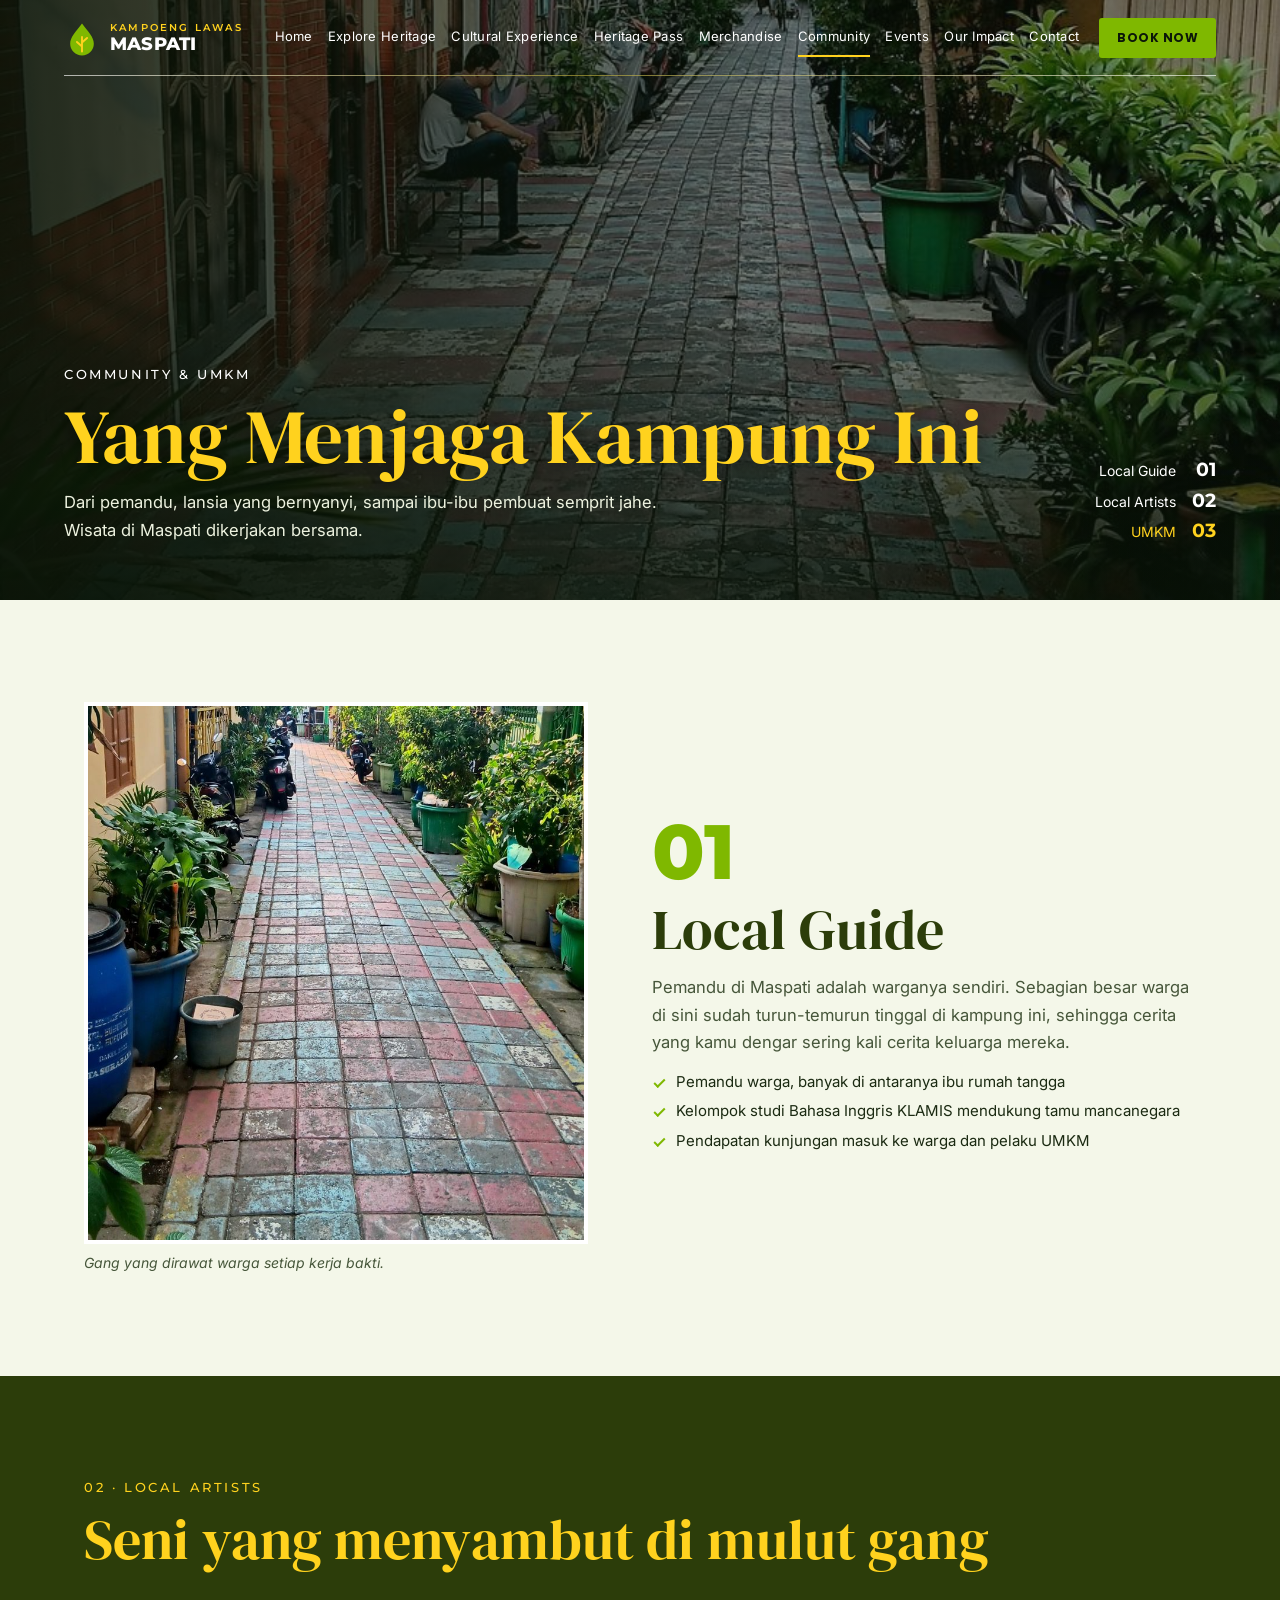
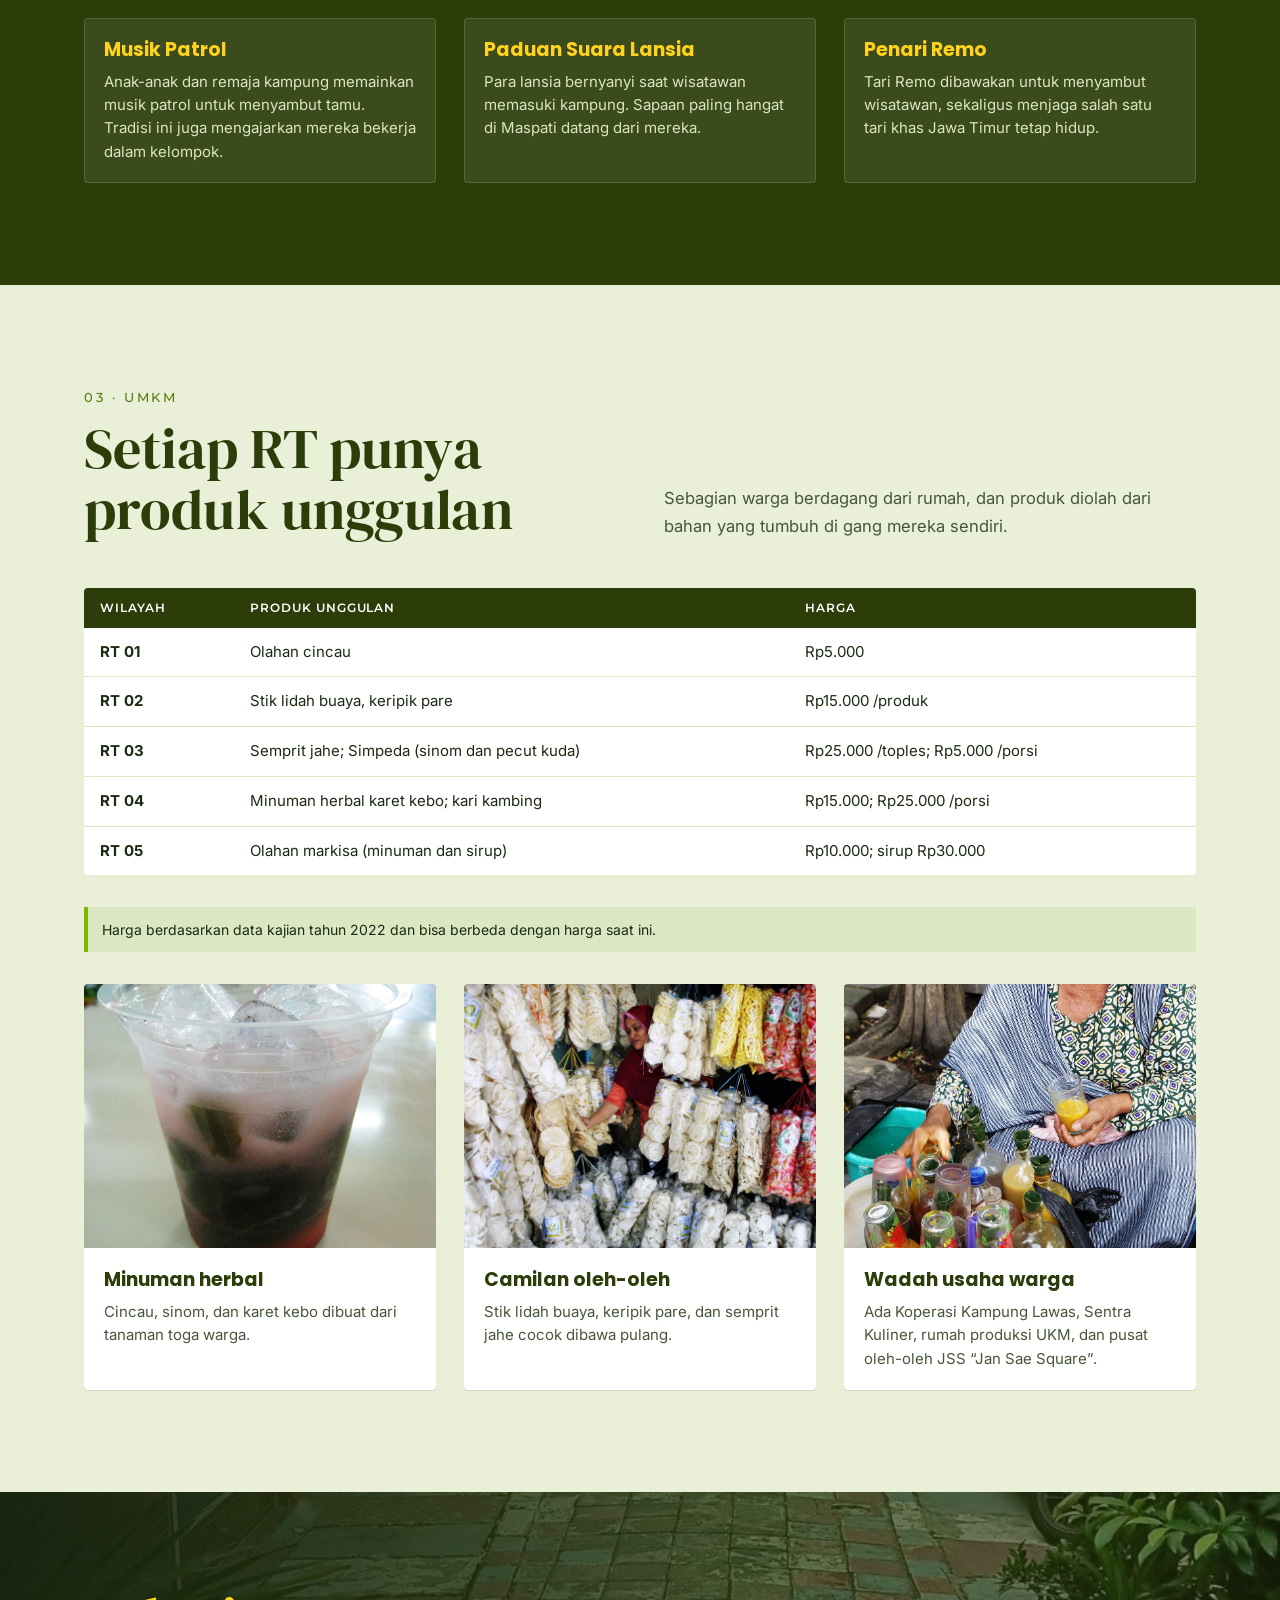
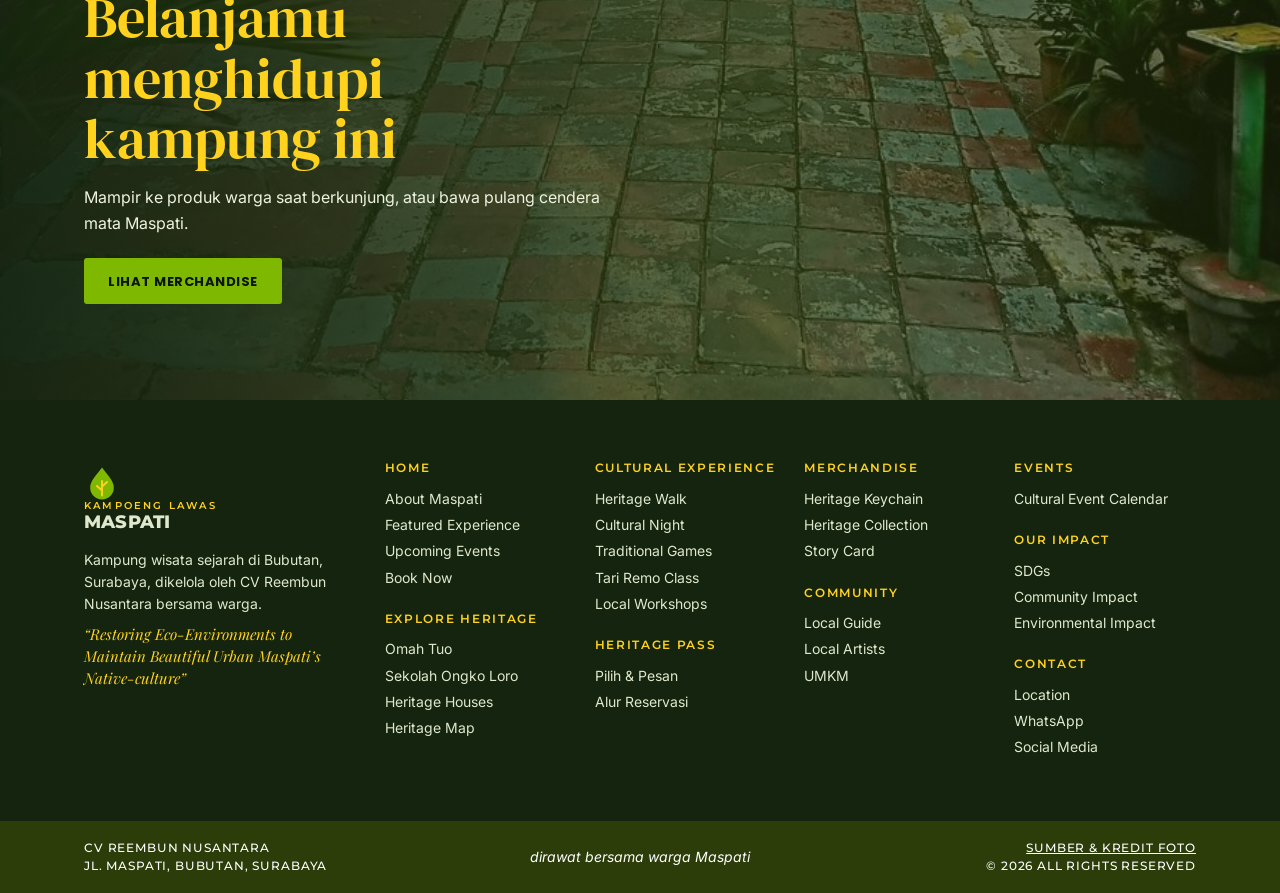
==== community.html @ 23a70f5b "Add Kampoeng Lawas Maspati website Static multi-page site for CV Reembun Nusantara with heritage map" ====
<!doctype html>
<html lang="id">
<head>
<meta charset="utf-8">
<meta name="viewport" content="width=device-width, initial-scale=1">
<title>Community & UMKM | Kampoeng Lawas Maspati</title>
<meta name="description" content="Pemandu warga, seniman lokal, dan produk UMKM unggulan setiap RT di Kampung Lawas Maspati.">
<link rel="icon" href="assets/favicon.svg" type="image/svg+xml">
<link rel="preconnect" href="https://fonts.googleapis.com">
<link rel="preconnect" href="https://fonts.gstatic.com" crossorigin>
<link href="https://fonts.googleapis.com/css2?family=DM+Serif+Display&family=Inter:ital,wght@0,400;0,600;1,400;1,500&family=Montserrat:wght@400;500;600;700;800&family=Playfair+Display:ital,wght@1,500&family=Poppins:wght@600;700;800&display=swap" rel="stylesheet">
<link rel="stylesheet" href="css/style.css">
<script>document.documentElement.classList.add("js")</script>
</head>
<body>
<a class="skip" href="#isi">Lewati ke isi</a>
<header class="site-header">
  <div class="header-in">
    <a class="brand" href="index.html" aria-label="Kampoeng Lawas Maspati, beranda"><svg viewBox="0 0 64 64" aria-hidden="true"><path d="M32 6C21 21 11 30 11 42a21 21 0 0 0 42 0C53 30 43 21 32 6Z" fill="#7fb800"/><path d="M32 56V30m0 10 9-8m-9 15-9-8" fill="none" stroke="#ffd21e" stroke-width="3.4" stroke-linecap="round"/></svg><span><small>Kampoeng Lawas</small><b>Maspati</b></span></a>
    <button class="burger" type="button" aria-label="Buka menu" aria-expanded="false" aria-controls="nav"><span></span><span></span><span></span></button>
    <nav class="nav" id="nav" aria-label="Menu utama">
      <ul class="nav-list">
        <li class="nav-item"><a class="nav-link" href="index.html">Home</a>
          <ul class="sub"><li><a href="index.html#about">About Maspati</a></li><li><a href="index.html#featured">Featured Experience</a></li><li><a href="index.html#upcoming">Upcoming Events</a></li><li><a href="index.html#book">Book Now</a></li></ul></li>
        <li class="nav-item"><a class="nav-link" href="explore.html">Explore Heritage</a>
          <ul class="sub"><li><a href="explore.html#omah-tuo">Omah Tuo</a></li><li><a href="explore.html#ongko-loro">Sekolah Ongko Loro</a></li><li><a href="explore.html#houses">Heritage Houses</a></li><li><a href="explore.html#map">Heritage Map</a></li></ul></li>
        <li class="nav-item"><a class="nav-link" href="experience.html">Cultural Experience</a>
          <ul class="sub"><li><a href="experience.html#walk">Heritage Walk</a></li><li><a href="experience.html#night">Cultural Night</a></li><li><a href="experience.html#games">Traditional Games</a></li><li><a href="experience.html#remo">Tari Remo Class</a></li><li><a href="experience.html#workshops">Local Workshops</a></li></ul></li>
        <li class="nav-item"><a class="nav-link" href="pass.html">Heritage Pass</a>
          <ul class="sub"><li><a href="pass.html#booking">Pilih & Pesan</a></li><li><a href="pass.html#alur">Alur Reservasi</a></li></ul></li>
        <li class="nav-item"><a class="nav-link" href="merchandise.html">Merchandise</a>
          <ul class="sub"><li><a href="merchandise.html#keychain">Heritage Keychain</a></li><li><a href="merchandise.html#collection">Heritage Collection</a></li><li><a href="merchandise.html#story">Story Card</a></li></ul></li>
        <li class="nav-item"><a class="nav-link" href="community.html" aria-current="page">Community</a>
          <ul class="sub"><li><a href="community.html#guide">Local Guide</a></li><li><a href="community.html#artists">Local Artists</a></li><li><a href="community.html#umkm">UMKM</a></li></ul></li>
        <li class="nav-item"><a class="nav-link" href="events.html">Events</a>
          <ul class="sub"><li><a href="events.html#calendar">Cultural Event Calendar</a></li></ul></li>
        <li class="nav-item"><a class="nav-link" href="impact.html">Our Impact</a>
          <ul class="sub"><li><a href="impact.html#sdgs">SDGs</a></li><li><a href="impact.html#community">Community Impact</a></li><li><a href="impact.html#environment">Environmental Impact</a></li></ul></li>
        <li class="nav-item"><a class="nav-link" href="contact.html">Contact</a>
          <ul class="sub"><li><a href="contact.html#location">Location</a></li><li><a href="contact.html#whatsapp">WhatsApp</a></li><li><a href="contact.html#social">Social Media</a></li></ul></li>
      </ul>
    </nav>
    <a class="btn btn--lime header-cta" href="pass.html">Book Now</a>
  </div>
</header>
<main id="isi">
<section class="phero">
  <img src="assets/img/maspati-2.jpg" alt="" style="object-position:50% 55%">
  <div class="wrap phero-in">
    <div>
      <p class="eyebrow">Community &amp; UMKM</p>
      <h1>Yang Menjaga Kampung Ini</h1>
      <p class="lead">Dari pemandu, lansia yang bernyanyi, sampai ibu-ibu pembuat semprit jahe. Wisata di Maspati dikerjakan bersama.</p>
    </div>
    <nav class="pidx" aria-label="Isi halaman"><a href="#guide"><span>Local Guide</span><b>01</b></a><a href="#artists"><span>Local Artists</span><b>02</b></a><a href="#umkm"><span>UMKM</span><b>03</b></a></nav>
  </div>
</section>

<section class="sec sec--light" id="guide"><div class="wrap feature">
  <figure class="feature-img reveal"><img src="assets/img/maspati-1.jpg" alt="Gang Maspati yang teduh" loading="lazy" style="object-position:50% 75%"><figcaption>Gang yang dirawat warga setiap kerja bakti.</figcaption></figure>
  <div class="feature-txt reveal">
    <span class="feature-num">01</span>
    <h2 class="title">Local Guide</h2>
    <p class="lead">Pemandu di Maspati adalah warganya sendiri. Sebagian besar warga di sini sudah turun-temurun tinggal di kampung ini, sehingga cerita yang kamu dengar sering kali cerita keluarga mereka.</p>
    <ul class="check"><li>Pemandu warga, banyak di antaranya ibu rumah tangga</li><li>Kelompok studi Bahasa Inggris KLAMIS mendukung tamu mancanegara</li><li>Pendapatan kunjungan masuk ke warga dan pelaku UMKM</li></ul>
  </div>
</div></section>

<section class="sec sec--moss" id="artists"><div class="wrap">
  <div class="sec-head">
  <p class="eyebrow">02 · Local artists</p>
  <h2 class="title">Seni yang menyambut di mulut gang</h2>
  
</div>
  <div class="grid-3">
    <article class="card reveal"><div class="bd"><h3>Musik Patrol</h3><p>Anak-anak dan remaja kampung memainkan musik patrol untuk menyambut tamu. Tradisi ini juga mengajarkan mereka bekerja dalam kelompok.</p></div></article>
    <article class="card reveal"><div class="bd"><h3>Paduan Suara Lansia</h3><p>Para lansia bernyanyi saat wisatawan memasuki kampung. Sapaan paling hangat di Maspati datang dari mereka.</p></div></article>
    <article class="card reveal"><div class="bd"><h3>Penari Remo</h3><p>Tari Remo dibawakan untuk menyambut wisatawan, sekaligus menjaga salah satu tari khas Jawa Timur tetap hidup.</p></div></article>
  </div>
</div></section>

<section class="sec sec--sage" id="umkm"><div class="wrap">
  <div class="sec-head sec-head--split">
  <p class="eyebrow">03 · UMKM</p>
  <h2 class="title">Setiap RT punya produk unggulan</h2>
  <p class="lead">Sebagian warga berdagang dari rumah, dan produk diolah dari bahan yang tumbuh di gang mereka sendiri.</p>
</div>
  <div class="table-wrap reveal"><table>
    <thead><tr><th scope="col">Wilayah</th><th scope="col">Produk unggulan</th><th scope="col">Harga</th></tr></thead>
    <tbody><tr><td><b>RT 01</b></td><td>Olahan cincau</td><td>Rp5.000</td></tr><tr><td><b>RT 02</b></td><td>Stik lidah buaya, keripik pare</td><td>Rp15.000 /produk</td></tr><tr><td><b>RT 03</b></td><td>Semprit jahe; Simpeda (sinom dan pecut kuda)</td><td>Rp25.000 /toples; Rp5.000 /porsi</td></tr><tr><td><b>RT 04</b></td><td>Minuman herbal karet kebo; kari kambing</td><td>Rp15.000; Rp25.000 /porsi</td></tr><tr><td><b>RT 05</b></td><td>Olahan markisa (minuman dan sirup)</td><td>Rp10.000; sirup Rp30.000</td></tr></tbody>
  </table></div>
  <p class="note mt">Harga berdasarkan data kajian tahun 2022 dan bisa berbeda dengan harga saat ini.</p>
  <div class="grid-3 mt">
    <article class="card reveal"><div class="ph"><img src="assets/img/cincau.jpg" alt="Es cincau dalam gelas plastik" loading="lazy" style="object-position:50% 60%"></div><div class="bd"><h3>Minuman herbal</h3><p>Cincau, sinom, dan karet kebo dibuat dari tanaman toga warga.</p></div></article>
    <article class="card reveal"><div class="ph"><img src="assets/img/kerupuk.jpg" alt="Aneka kerupuk di toko oleh-oleh" loading="lazy"></div><div class="bd"><h3>Camilan oleh-oleh</h3><p>Stik lidah buaya, keripik pare, dan semprit jahe cocok dibawa pulang.</p></div></article>
    <article class="card reveal"><div class="ph"><img src="assets/img/jamu.jpg" alt="Penjual jamu dengan botol-botol warna-warni" loading="lazy" style="object-position:50% 72%"></div><div class="bd"><h3>Wadah usaha warga</h3><p>Ada Koperasi Kampung Lawas, Sentra Kuliner, rumah produksi UKM, dan pusat oleh-oleh JSS “Jan Sae Square”.</p></div></article>
  </div>
</div></section>

<section class="cta">
  <img src="assets/img/maspati-2.jpg" alt="" loading="lazy">
  <div class="wrap reveal">
    <h2 class="title">Belanjamu menghidupi kampung ini</h2>
    <p>Mampir ke produk warga saat berkunjung, atau bawa pulang cendera mata Maspati.</p>
    <a class="btn btn--lime" href="merchandise.html">Lihat merchandise</a>
  </div>
</section>
</main>
<footer>
  <div class="foot-map"><div class="wrap foot-grid">
    <div class="foot-brand">
      <a class="brand" href="index.html" aria-label="Beranda"><svg viewBox="0 0 64 64" aria-hidden="true"><path d="M32 6C21 21 11 30 11 42a21 21 0 0 0 42 0C53 30 43 21 32 6Z" fill="#7fb800"/><path d="M32 56V30m0 10 9-8m-9 15-9-8" fill="none" stroke="#ffd21e" stroke-width="3.4" stroke-linecap="round"/></svg><span><small>Kampoeng Lawas</small><b>Maspati</b></span></a>
      <p>Kampung wisata sejarah di Bubutan, Surabaya, dikelola oleh CV Reembun Nusantara bersama warga.</p>
      <em>“Restoring Eco-Environments to Maintain Beautiful Urban Maspati’s Native-culture”</em>
    </div>
    <div><h2>Home</h2><a href="index.html#about">About Maspati</a><a href="index.html#featured">Featured Experience</a><a href="index.html#upcoming">Upcoming Events</a><a href="index.html#book">Book Now</a><h2>Explore Heritage</h2><a href="explore.html#omah-tuo">Omah Tuo</a><a href="explore.html#ongko-loro">Sekolah Ongko Loro</a><a href="explore.html#houses">Heritage Houses</a><a href="explore.html#map">Heritage Map</a></div>
    <div><h2>Cultural Experience</h2><a href="experience.html#walk">Heritage Walk</a><a href="experience.html#night">Cultural Night</a><a href="experience.html#games">Traditional Games</a><a href="experience.html#remo">Tari Remo Class</a><a href="experience.html#workshops">Local Workshops</a><h2>Heritage Pass</h2><a href="pass.html#booking">Pilih & Pesan</a><a href="pass.html#alur">Alur Reservasi</a></div>
    <div><h2>Merchandise</h2><a href="merchandise.html#keychain">Heritage Keychain</a><a href="merchandise.html#collection">Heritage Collection</a><a href="merchandise.html#story">Story Card</a><h2>Community</h2><a href="community.html#guide">Local Guide</a><a href="community.html#artists">Local Artists</a><a href="community.html#umkm">UMKM</a></div>
    <div><h2>Events</h2><a href="events.html#calendar">Cultural Event Calendar</a><h2>Our Impact</h2><a href="impact.html#sdgs">SDGs</a><a href="impact.html#community">Community Impact</a><a href="impact.html#environment">Environmental Impact</a><h2>Contact</h2><a href="contact.html#location">Location</a><a href="contact.html#whatsapp">WhatsApp</a><a href="contact.html#social">Social Media</a></div>
  </div></div>
  <div class="foot-bar"><div class="wrap">
    <p>CV REEMBUN NUSANTARA<br>JL. MASPATI, BUBUTAN, SURABAYA</p>
    <p>dirawat bersama warga Maspati</p>
    <p><a href="credits.html">SUMBER &amp; KREDIT FOTO</a><br>© 2026 ALL RIGHTS RESERVED</p>
  </div></div>
</footer>
<script src="js/config.js"></script>
<script src="js/main.js"></script>
</body>
</html>
---- css/style.css ----
/* ==========================================================
   Kampoeng Lawas Maspati — CV Reembun Nusantara
   Palet hijau tua–muda, aksen kuning dari referensi desain.
   Font: DM Serif Display (judul), Montserrat (label),
   Poppins (subjudul), Inter (isi), Playfair Display (italik).
   ========================================================== */
:root{
  --forest-950:#0b1609; --forest-900:#14240e; --moss-800:#2c3d0a; --olive-700:#4a5c0e;
  --leaf-600:#5a7a10; --lime-500:#7fb800; --lime-300:#b5d65a; --sage-200:#dbe6c2;
  --sage-100:#eaf0d8; --sage-50:#f4f7e9; --gold:#ffd21e; --white:#fff;
  --ink:#1b2a12; --ink-soft:#46563a;
  --serif:"DM Serif Display",Georgia,serif; --label:"Montserrat",Arial,sans-serif;
  --head:"Poppins",Arial,sans-serif; --body:"Inter",Arial,sans-serif;
  --italic:"Playfair Display",Georgia,serif;
  --gutter:clamp(16px,5vw,72px); --wrap:1240px; --header:76px;
}
*,*::before,*::after{box-sizing:border-box}
html{scroll-behavior:smooth;scroll-padding-top:calc(var(--header) + 16px);-webkit-text-size-adjust:100%}
body{margin:0;background:var(--forest-950);color:var(--ink);font:400 16px/1.65 var(--body);overflow-x:hidden}
[hidden]{display:none!important}
img,svg{display:block;max-width:100%}
img{height:auto}
a{color:inherit}
h1,h2,h3,h4,p,ul,ol,figure{margin:0}
ul,ol{padding:0;list-style:none}
button,input,select,textarea{font:inherit;color:inherit}
button{cursor:pointer}
:focus-visible{outline:3px solid var(--gold);outline-offset:3px}
.skip{position:fixed;left:16px;top:-60px;z-index:200;background:var(--gold);color:var(--ink);padding:10px 16px;font-weight:600}
.skip:focus{top:12px}
.wrap{width:min(100%,var(--wrap));margin-inline:auto;padding-inline:var(--gutter)}
main{display:block}

/* ---------- tipografi ---------- */
.eyebrow{font:500 clamp(11px,1.1vw,13px)/1.5 var(--label);letter-spacing:.2em;text-transform:uppercase}
.title{font:400 clamp(32px,4.4vw,56px)/1.08 var(--serif);letter-spacing:.002em}
.title--md{font-size:clamp(26px,3vw,38px)}
.subtitle{font:700 clamp(21px,2.3vw,30px)/1.2 var(--head);letter-spacing:-.01em}
.lead{font-size:clamp(16px,1.3vw,18px);max-width:64ch}
.caption-it{font:italic 400 15px/1.5 var(--body)}
.sec-head{display:grid;gap:12px;margin-bottom:clamp(28px,4vw,48px)}
.sec-head--split{grid-template-columns:minmax(0,1fr) minmax(0,1fr);align-items:end;gap:12px 48px}
.sec-head--split .eyebrow{grid-column:1/-1}
.sec-head--split .lead{justify-self:end}

/* ---------- warna blok ---------- */
.sec{padding-block:clamp(56px,8vw,104px)}
.sec--light{background:var(--sage-50);color:var(--ink)}
.sec--sage{background:var(--sage-100);color:var(--ink)}
.sec--moss{background:var(--moss-800);color:var(--white)}
.sec--dark{background:var(--forest-950);color:var(--white)}
.sec--light .eyebrow,.sec--sage .eyebrow{color:var(--leaf-600)}
.sec--moss .eyebrow,.sec--dark .eyebrow{color:var(--gold)}
.sec--light .title,.sec--sage .title{color:var(--moss-800)}
.sec--moss .title,.sec--dark .title{color:var(--gold)}
.sec--light .lead,.sec--sage .lead{color:var(--ink-soft)}
.sec--moss .lead,.sec--dark .lead{color:var(--sage-200)}

/* ---------- tombol ---------- */
.btn{display:inline-flex;align-items:center;justify-content:center;gap:8px;min-height:46px;padding:10px 22px;border:2px solid transparent;border-radius:3px;font:700 13px/1.2 var(--head);letter-spacing:.04em;text-transform:uppercase;text-decoration:none;transition:background .2s,color .2s,border-color .2s,transform .2s}
.btn:hover{transform:translateY(-2px)}
.btn--lime{background:var(--lime-500);color:var(--forest-950)}
.btn--lime:hover{background:var(--lime-300)}
.btn--line{border-color:var(--white);color:var(--white);background:transparent}
.btn--line:hover{background:var(--white);color:var(--forest-950)}
.btn--dark{background:var(--moss-800);color:var(--white)}
.btn--dark:hover{background:var(--olive-700)}
.btn--ghost{border-color:var(--moss-800);color:var(--moss-800);background:transparent}
.btn--ghost:hover{background:var(--moss-800);color:var(--white)}

.btns{display:flex;flex-wrap:wrap;gap:12px}
.swipe{font:800 14px/1 var(--head);letter-spacing:.03em;text-transform:uppercase;text-decoration:none;display:inline-flex;gap:8px;align-items:center;min-height:32px}
.swipe::after{content:">>";transition:transform .2s}
.swipe:hover::after{transform:translateX(5px)}

/* ---------- header ---------- */
.site-header{position:fixed;inset:0 0 auto;z-index:100;color:var(--white);transition:background .25s,box-shadow .25s}
.site-header::after{content:"";position:absolute;left:var(--gutter);right:var(--gutter);bottom:0;height:1px;background:linear-gradient(90deg,#fff,#b9a93a 45%,#fff);opacity:.65;transition:opacity .25s}
.site-header.scrolled{background:linear-gradient(90deg,var(--moss-800),var(--olive-700) 62%,#5a6a0c);box-shadow:0 6px 22px rgba(0,0,0,.28)}
.site-header.scrolled::after{opacity:0}
.header-in{display:flex;align-items:center;gap:20px;min-height:var(--header);padding-inline:var(--gutter);max-width:1560px;margin-inline:auto}
.brand{display:flex;align-items:center;gap:10px;text-decoration:none;flex:none}
.brand svg{width:36px;height:36px}
.brand small{display:block;font:600 10px/1.2 var(--label);letter-spacing:.22em;color:var(--gold);text-transform:uppercase}
.brand b{display:block;font:800 18px/1.15 var(--label);letter-spacing:.01em;text-transform:uppercase}
.nav{margin-left:auto}
.nav-list{display:flex;align-items:center;gap:clamp(10px,1.2vw,20px)}
.nav-item{position:relative}
.nav-link{display:block;padding:10px 0;font:400 13px/1.2 var(--body);letter-spacing:.02em;text-decoration:none;white-space:nowrap;border-bottom:2px solid transparent}
.nav-link:hover,.nav-item:focus-within>.nav-link{color:var(--gold)}
.nav-link[aria-current="page"]{border-bottom-color:var(--gold)}
.sub{position:absolute;top:100%;left:-16px;min-width:224px;padding:8px;background:var(--forest-900);border-top:3px solid var(--lime-500);box-shadow:0 14px 30px rgba(0,0,0,.4);opacity:0;visibility:hidden;transform:translateY(6px);transition:opacity .16s,transform .16s,visibility .16s}
.nav-item:hover .sub,.nav-item:focus-within .sub{opacity:1;visibility:visible;transform:none}
.nav-item:nth-last-child(-n+3) .sub{left:auto;right:-16px}
.sub a{display:block;padding:8px 10px;font-size:13.5px;line-height:1.3;text-decoration:none}
.sub a:hover,.sub a:focus{background:var(--moss-800);color:var(--gold)}
.header-cta{flex:none;min-height:40px;padding:8px 16px;font-size:12px}
.burger{display:none;margin-left:auto;width:46px;height:46px;background:none;border:0;padding:11px;color:#fff}
.burger span{display:block;height:2px;background:currentColor;margin:5px 0;transition:transform .2s,opacity .2s}
.burger[aria-expanded="true"] span:nth-child(1){transform:translateY(7px) rotate(45deg)}
.burger[aria-expanded="true"] span:nth-child(2){opacity:0}
.burger[aria-expanded="true"] span:nth-child(3){transform:translateY(-7px) rotate(-45deg)}
@media (max-width:1240px){
  .burger{display:block}
  .header-cta{display:none}
  .nav{position:fixed;inset:var(--header) 0 0;margin:0;background:var(--forest-900);overflow-y:auto;padding:12px var(--gutter) 40px;transform:translateX(100%);visibility:hidden;transition:transform .25s,visibility .25s}
  .nav.open{transform:none;visibility:visible}
  .nav-list{display:block}
  .nav-item{border-bottom:1px solid rgba(255,255,255,.14);padding-block:8px}
  .nav-link{font:600 16px/1.3 var(--head);padding:10px 0;border:0}
  .nav-link[aria-current="page"]{color:var(--gold)}
  .sub{position:static;opacity:1;visibility:visible;transform:none;box-shadow:none;background:none;border:0;padding:0 0 6px;display:grid;grid-template-columns:repeat(2,minmax(0,1fr))}
  body.nav-open{overflow:hidden}
  body.nav-open .site-header{background:var(--forest-900)}
}

/* ---------- hero beranda ---------- */
.hero{position:relative;min-height:max(100svh,640px);display:flex;flex-direction:column;justify-content:flex-end;color:var(--white);background:var(--forest-950);overflow:hidden;isolation:isolate}
.hero-panels{position:absolute;inset:0;display:flex;gap:3px;z-index:-2}
.hp{position:relative;flex:1 1 0;min-width:0;overflow:hidden;transition:flex-grow .7s cubic-bezier(.3,.7,.2,1)}
.hp.is-active{flex-grow:1.55}
.hp img{position:absolute;inset:0;width:100%;height:100%;object-fit:cover}
.hero::before{content:"";position:absolute;inset:0;z-index:-1;background:linear-gradient(90deg,rgba(9,20,7,.92) 0,rgba(9,20,7,.68) 40%,rgba(9,20,7,.12) 74%),linear-gradient(0deg,rgba(9,20,7,.8),transparent 44%),linear-gradient(180deg,rgba(9,20,7,.6),transparent 22%)}
.hero-body{padding:calc(var(--header) + 40px) var(--gutter) clamp(36px,6vh,72px);max-width:1560px;width:100%;margin-inline:auto;display:grid;grid-template-columns:minmax(0,1fr) auto;align-items:end;gap:32px}
.hero .eyebrow{max-width:46ch;line-height:1.7;margin-bottom:clamp(16px,3vh,30px)}
.hero h1{font:400 clamp(50px,7.8vw,116px)/.98 var(--serif);color:var(--gold);text-shadow:0 3px 22px rgba(0,0,0,.45)}
.hero h1 span{display:block}
.hero-sub{font:500 clamp(14px,1.7vw,21px)/1.4 var(--label);letter-spacing:.14em;text-transform:uppercase;margin:14px 0 18px 4px}
.hero-txt{max-width:50ch;margin-bottom:26px;color:#edf2df}
.hero-index{display:grid;gap:4px;justify-items:end;position:relative;padding-bottom:6px}
.hero-index button{min-height:44px;min-width:44px;display:flex;align-items:center;justify-content:flex-end;gap:10px;background:none;border:0;padding:3px 0;color:var(--white);font:600 22px/1.1 var(--label);transition:color .2s}
.hero-index button::after{content:"";width:0;height:2px;background:var(--white);transition:width .3s}
.hero-index button.on{color:var(--gold);font-size:34px;font-weight:800}
.hero-index button.on::after{width:64px}

/* tiga kolom di bawah hero */
.trio{background:linear-gradient(180deg,var(--forest-950),#0f1d0b);color:#f2f5e8;padding-block:clamp(40px,5vw,64px)}
.trio-grid{display:grid;grid-template-columns:repeat(3,minmax(0,1fr));gap:clamp(24px,5vw,72px)}
.trio h2{font:700 16px/1.3 var(--head);color:var(--gold);margin-bottom:8px}
.trio p{font-size:15px;line-height:1.6;margin-bottom:14px}

/* band hijau bergradasi */
.band{background:var(--moss-800);color:#fff;overflow:hidden;padding-bottom:clamp(40px,5vw,64px)}
.band-head{background:linear-gradient(90deg,var(--moss-800) 12%,#5b6b0c);padding-block:22px}
.band-head .wrap{display:flex;flex-wrap:wrap;justify-content:space-between;align-items:center;gap:8px 36px}
.band-head small{display:block;font:500 15px/1.2 var(--label);letter-spacing:.2em;color:var(--gold);text-transform:uppercase}
.band-head strong{font:800 clamp(22px,2.6vw,30px)/1.2 var(--label)}
.band-tag{padding-block:14px 16px;text-align:right}
.photo-strip{display:flex;gap:18px;overflow-x:auto;scroll-snap-type:x proximity;padding:0 var(--gutter) 14px;padding-left:max(var(--gutter),calc((100vw - var(--wrap))/2 + var(--gutter)));scrollbar-color:var(--lime-500) transparent}
.photo-strip figure{flex:0 0 clamp(240px,28vw,340px);scroll-snap-align:center}
.photo-strip .frame{border:4px solid #fff;aspect-ratio:3/4;overflow:hidden;background:var(--forest-900)}
.photo-strip img{width:100%;height:100%;object-fit:cover;transition:transform .6s}
.photo-strip figure:hover img{transform:scale(1.04)}
.photo-strip figcaption{text-align:center;padding-top:10px}

/* angka */
.stats{display:grid;grid-template-columns:repeat(4,minmax(0,1fr));gap:1px;background:rgba(44,61,10,.2);border-block:1px solid rgba(44,61,10,.2)}
.stat{background:var(--sage-50);padding:clamp(18px,2.4vw,28px)}
.stat b{display:block;font:400 clamp(34px,4vw,52px)/1 var(--serif);color:var(--moss-800)}
.stat span{display:block;margin-top:8px;font-size:14px;line-height:1.45;color:var(--ink-soft)}

/* kartu tempat */
.places{display:grid;grid-template-columns:repeat(4,minmax(0,1fr));gap:clamp(12px,1.6vw,20px)}
.place{position:relative;display:block;aspect-ratio:3/4.3;overflow:hidden;background:var(--forest-900);color:#fff;text-decoration:none}
.place img{position:absolute;inset:0;width:100%;height:100%;object-fit:cover;transition:transform .6s}
.place::after{content:"";position:absolute;inset:0;background:linear-gradient(0deg,#050b04 2%,rgba(5,11,4,.62) 28%,transparent 56%)}
.place:hover img{transform:scale(1.06)}
.place div{position:absolute;z-index:1;left:0;right:0;bottom:0;padding:18px 14px;text-align:center}
.place h3{font:700 clamp(17px,1.7vw,22px)/1.2 var(--head)}
.place p{font-size:13px;line-height:1.4;margin-top:4px;color:#e4ecd1}

/* blok foto gelap + kutipan */
.quote{position:relative;color:#fff;isolation:isolate;overflow:hidden;background:var(--forest-950)}
.quote>img{position:absolute;inset:0;width:100%;height:100%;object-fit:cover;z-index:-2;filter:brightness(.62) saturate(.85)}
.quote::before{content:"";position:absolute;inset:0;z-index:-1;background:linear-gradient(90deg,rgba(6,13,5,.92) 0,rgba(6,13,5,.55) 56%,rgba(6,13,5,.4)),linear-gradient(0deg,rgba(6,13,5,.7),transparent 40%)}
.quote-in{display:grid;grid-template-columns:minmax(0,1.1fr) minmax(0,.9fr);gap:32px clamp(28px,6vw,80px);align-items:center;padding-block:clamp(64px,10vw,130px)}
.quote-mark{font:400 96px/.7 var(--serif);color:var(--gold);height:44px}
.quote-txt{font-style:italic;font-size:clamp(16px,1.5vw,19px);line-height:1.55}
.quote-txt+.quote-txt{margin-top:10px}
.quote-big{font:italic 500 clamp(21px,2.6vw,30px)/1.2 var(--body)}
.quote-big em{display:block;font:italic 500 clamp(44px,6.2vw,80px)/1.1 var(--italic);margin-left:clamp(18px,3vw,40px)}

/* hero halaman dalam */
.phero{position:relative;min-height:min(74vh,600px);display:flex;align-items:flex-end;color:#fff;background:var(--forest-950);isolation:isolate;overflow:hidden}
.phero>img{position:absolute;inset:0;width:100%;height:100%;object-fit:cover;z-index:-2}
.phero::before{content:"";position:absolute;inset:0;z-index:-1;background:linear-gradient(90deg,rgba(9,20,7,.9),rgba(9,20,7,.55) 55%,rgba(9,20,7,.3)),linear-gradient(0deg,rgba(9,20,7,.7),transparent 50%)}
.phero-in{width:100%;display:grid;grid-template-columns:minmax(0,1fr) auto;gap:32px;align-items:end;padding-block:calc(var(--header) + 48px) clamp(32px,5vw,56px)}
.phero h1{font:400 clamp(40px,6vw,80px)/1.02 var(--serif);color:var(--gold);text-shadow:0 2px 18px rgba(0,0,0,.4)}
.phero .eyebrow{margin-bottom:12px}
.phero p.lead{margin-top:14px;color:#edf2df}
.pidx{display:grid;gap:4px;min-width:200px}
.pidx a{display:flex;gap:12px;align-items:baseline;justify-content:flex-end;text-decoration:none;font:400 14px/1.3 var(--body);padding:3px 0}
.pidx b{font:700 19px/1 var(--label);min-width:28px;text-align:right}
.pidx a.on,.pidx a:hover{color:var(--gold)}

/* kartu umum */
.grid-2{display:grid;grid-template-columns:repeat(2,minmax(0,1fr));gap:clamp(18px,2.4vw,28px)}
.grid-3{display:grid;grid-template-columns:repeat(3,minmax(0,1fr));gap:clamp(18px,2.4vw,28px)}
.grid-4{display:grid;grid-template-columns:repeat(4,minmax(0,1fr));gap:clamp(14px,2vw,22px)}
.card{background:#fff;color:var(--ink);border-radius:4px;overflow:hidden;display:flex;flex-direction:column;box-shadow:0 1px 0 rgba(44,61,10,.14)}
.card .ph{aspect-ratio:4/3;overflow:hidden;background:var(--sage-200)}
.card .ph img{width:100%;height:100%;object-fit:cover}
.card .bd{padding:20px;display:flex;flex-direction:column;gap:8px;flex:1}
.card h3{font:700 19px/1.25 var(--head);color:var(--moss-800)}
.card p{font-size:15px;line-height:1.55;color:var(--ink-soft)}
.card .foot{margin-top:auto;padding-top:10px}
.sec--dark .card,.sec--moss .card{background:rgba(255,255,255,.07);color:#fff;box-shadow:inset 0 0 0 1px rgba(255,255,255,.14)}
.sec--dark .card h3,.sec--moss .card h3{color:var(--gold)}
.sec--dark .card p,.sec--moss .card p{color:var(--sage-200)}
.tag{display:inline-block;align-self:flex-start;padding:3px 8px;background:var(--sage-200);color:var(--moss-800);font:600 11px/1.3 var(--label);letter-spacing:.06em;text-transform:uppercase;border-radius:2px}
.tag--gold{background:var(--gold);color:var(--forest-900)}
.price{font:700 18px/1.2 var(--head);color:var(--leaf-600)}
.price small{font:400 13px var(--body);color:var(--ink-soft)}
.sec--moss .price,.sec--dark .price{color:var(--lime-300)}
.sec--moss .price small,.sec--dark .price small{color:var(--sage-200)}
.note{font-size:14px;line-height:1.5;padding:12px 14px;background:var(--sage-200);color:var(--ink);border-left:4px solid var(--lime-500)}
.sec--moss .note,.sec--dark .note{background:rgba(255,255,255,.08);color:#eef3df}
.mt{margin-top:clamp(20px,3vw,32px)}
.check li{position:relative;padding-left:24px;margin-bottom:7px;font-size:15px;line-height:1.5}
.check li::before{content:"";position:absolute;left:2px;top:.55em;width:11px;height:6px;border:solid var(--lime-500);border-width:0 0 2px 2px;transform:rotate(-45deg)}

/* fitur foto + teks */
.feature{display:grid;grid-template-columns:minmax(0,1fr) minmax(0,1.08fr);gap:clamp(24px,5vw,68px);align-items:center}
.feature--flip>.feature-img{order:2}
.feature-img img{width:100%;aspect-ratio:4/4.3;object-fit:cover;border:4px solid #fff}
.feature-img figcaption{font:italic 14px/1.45 var(--body);margin-top:9px}
.sec--light .feature-img figcaption,.sec--sage .feature-img figcaption{color:var(--ink-soft)}
.feature-num{font:800 clamp(52px,6vw,80px)/.9 var(--label);color:var(--lime-500)}
.feature-txt{display:grid;gap:14px}
.fact{display:grid;grid-template-columns:repeat(3,minmax(0,1fr));gap:12px;margin-top:4px}
.fact div{border-top:2px solid var(--lime-500);padding-top:8px;font-size:14px;line-height:1.4}
.fact b{display:block;font:700 18px/1.2 var(--head)}

/* timeline */
.tl{display:grid;grid-auto-flow:column;grid-auto-columns:minmax(150px,1fr);overflow-x:auto;padding-bottom:14px;scrollbar-color:var(--lime-500) transparent}
.tl li{padding:0 20px 0 0;position:relative}
.tl .yr{display:block;font:400 clamp(28px,3vw,38px)/1 var(--serif);color:var(--gold);padding-bottom:16px}
.tl .ln{position:relative;display:block;height:2px;background:var(--lime-500);margin:0 -20px 16px 0}
.tl .ln::before{content:"";position:absolute;top:-5px;left:0;width:12px;height:12px;border-radius:50%;background:var(--gold)}
.tl p{font-size:14.5px;line-height:1.5;color:var(--sage-200)}

/* peta */
.map-wrap{display:grid;grid-template-columns:minmax(0,1.5fr) minmax(280px,.9fr);gap:clamp(18px,3vw,36px);align-items:stretch}
.map-svg{width:100%;height:auto;background:#e3ebcb;border:4px solid #fff}
.pin{cursor:pointer}
.pin circle{fill:var(--moss-800);stroke:#fff;stroke-width:3;transition:fill .2s}
.pin text{fill:#fff;font:700 15px var(--label);pointer-events:none}
.pin:hover circle,.pin:focus circle,.pin.on circle{fill:#b98700}
.pin:focus{outline:none}
.pin:focus-visible circle{stroke:#000}
.map-panel{background:var(--moss-800);color:#fff;padding:clamp(20px,2.4vw,28px);display:flex;flex-direction:column;gap:10px}
.map-panel h3{font:400 28px/1.1 var(--serif);color:var(--gold)}
.map-panel p{font-size:15px;line-height:1.55;color:var(--sage-200)}
.map-list{display:flex;flex-wrap:wrap;gap:8px;margin-top:auto;padding-top:12px}
.map-list button{background:rgba(255,255,255,.1);border:1px solid rgba(255,255,255,.28);color:#fff;padding:7px 10px;font-size:13px;border-radius:2px}
.map-list button.on{background:var(--gold);color:var(--forest-900);border-color:var(--gold)}

/* tab workshop */
.tabs{display:flex;flex-wrap:wrap;gap:8px;margin-bottom:20px}
.tabs button{background:transparent;color:var(--moss-800);border:2px solid var(--moss-800);padding:10px 16px;font:600 14px/1.2 var(--head);border-radius:2px}
.tabs button[aria-selected="true"]{background:var(--moss-800);color:var(--gold)}
.tabp[hidden]{display:none}

/* aturan */
.rules{display:grid;grid-template-columns:repeat(4,minmax(0,1fr));gap:20px;counter-reset:r}
.rules li{counter-increment:r;border-top:2px solid var(--gold);padding-top:12px;font-size:15px;line-height:1.5;color:var(--sage-200)}
.rules li::before{content:"0" counter(r);display:block;font:800 22px/1 var(--label);color:var(--gold);margin-bottom:8px}
.rules b{display:block;color:#fff;font:700 16px/1.3 var(--head);margin-bottom:4px}

/* tabel */
.table-wrap{overflow-x:auto;background:#fff;border-radius:4px}
table{width:100%;border-collapse:collapse;min-width:520px;font-size:15px}
th{font:600 12px/1.3 var(--label);letter-spacing:.08em;text-transform:uppercase;text-align:left;background:var(--moss-800);color:#fff;padding:12px 16px}
td{padding:12px 16px;border-bottom:1px solid var(--sage-200);vertical-align:top}
tr:last-child td{border-bottom:0}

/* event */
.ev-list{display:grid;gap:10px}
.ev{display:grid;grid-template-columns:76px minmax(0,1fr) auto;gap:16px;align-items:center;padding:14px 16px;background:#fff;border-radius:4px;color:var(--ink)}
.ev-date{text-align:center;background:var(--moss-800);color:#fff;padding:7px 4px;border-radius:3px;font:600 11px/1.2 var(--label);letter-spacing:.08em;text-transform:uppercase}
.ev-date b{display:block;font:400 28px/1 var(--serif);color:var(--gold);letter-spacing:0}
.ev h3{font:700 16.5px/1.3 var(--head);color:var(--moss-800)}
.ev p{font-size:14px;line-height:1.45;color:var(--ink-soft)}
.ev .tag{margin-bottom:4px}
.cal-grid{display:grid;grid-template-columns:minmax(0,1.15fr) minmax(0,1fr);gap:clamp(20px,3vw,40px);align-items:start}
.cal{background:#fff;padding:clamp(14px,2vw,22px);border-radius:4px}
.cal-top{display:flex;justify-content:space-between;align-items:center;margin-bottom:12px}
.cal-top h3{font:400 26px/1.1 var(--serif);color:var(--moss-800)}
.cal-top button{width:44px;height:44px;border:2px solid var(--moss-800);background:none;color:var(--moss-800);font-size:18px;border-radius:2px}
.cal-week,.cal-days{display:grid;grid-template-columns:repeat(7,minmax(0,1fr));gap:4px}
.cal-week span{text-align:center;font:600 11px/2 var(--label);color:var(--ink-soft)}
.cal-days button,.cal-days span{aspect-ratio:1;display:flex;flex-direction:column;align-items:center;justify-content:center;gap:2px;border:0;padding:0;background:var(--sage-50);border-radius:3px;font-size:14px;min-width:0;color:var(--ink)}
.cal-days span{background:none}
.cal-days button.has{background:var(--sage-200);font-weight:700}
.cal-days button.today{box-shadow:inset 0 0 0 2px var(--lime-500)}
.cal-days button.sel{background:var(--moss-800);color:#fff}
.cal-days i{width:6px;height:6px;border-radius:50%;background:var(--leaf-600)}
.cal-days i.tradisi{background:#b98700}
.cal-days button.sel i{background:var(--gold)}
.chips{display:flex;flex-wrap:wrap;gap:8px;margin-bottom:14px}
.chips button{background:none;border:1px solid var(--moss-800);color:var(--moss-800);padding:7px 13px;font-size:13px;border-radius:20px}
.chips button[aria-pressed="true"]{background:var(--moss-800);color:#fff}
.legend{display:flex;flex-wrap:wrap;gap:6px 16px;margin-top:10px;font-size:13px;color:var(--ink-soft)}
.legend i{display:inline-block;width:8px;height:8px;border-radius:50%;margin-right:6px;background:var(--leaf-600)}
.legend i.tradisi{background:#b98700}
.ev-empty{padding:18px;background:#fff;border-radius:4px;color:var(--ink-soft)}

/* heritage pass */
.pass-grid{display:grid;grid-template-columns:minmax(0,1fr) 340px;gap:clamp(20px,3vw,36px);align-items:start}
.steps{display:grid;grid-template-columns:repeat(5,minmax(0,1fr));gap:4px;margin-bottom:24px}
.steps li{font:600 12px/1.3 var(--label);color:var(--ink-soft);border-top:4px solid var(--sage-200);padding-top:8px}
.steps li b{display:block;font-size:18px;font-weight:800}
.steps li.on{color:var(--moss-800);border-color:var(--lime-500)}
.steps li.done{color:var(--leaf-600);border-color:var(--leaf-600)}
.pane{background:#fff;padding:clamp(18px,3vw,32px);border-radius:4px}
.pane[hidden]{display:none}
.pane h2{font:400 clamp(26px,3vw,34px)/1.15 var(--serif);color:var(--moss-800);margin-bottom:6px}
.pane>p{color:var(--ink-soft);margin-bottom:18px}
.pkg-group{font:600 12px/1.3 var(--label);letter-spacing:.12em;text-transform:uppercase;color:var(--leaf-600);margin:20px 0 8px}
.pkg{display:grid;grid-template-columns:22px minmax(0,1fr) auto;gap:12px;align-items:start;padding:13px 14px;border:2px solid var(--sage-200);border-radius:4px;margin-bottom:8px;cursor:pointer;transition:border-color .15s,background .15s}
.pkg:hover{border-color:var(--lime-500)}
.pkg:has(input:checked){border-color:var(--moss-800);background:var(--sage-50)}
.pkg input{width:18px;height:18px;margin:2px 0 0;accent-color:var(--moss-800)}
.pkg b{display:block;font:600 15.5px/1.3 var(--head);color:var(--moss-800)}
.pkg small{display:block;font:400 13.5px/1.45 var(--body);color:var(--ink-soft)}
.pkg .amt{font:700 15px/1.3 var(--head);white-space:nowrap;text-align:right;color:var(--ink)}
.pkg .amt small{font:400 12px var(--body)}
.field{display:grid;gap:6px;margin-bottom:16px;min-width:0}
.field label,.field .lbl{font:600 14px/1.3 var(--head);color:var(--moss-800)}
.field input,.field select,.field textarea{width:100%;min-height:46px;padding:10px 12px;background:#fff;border:2px solid var(--sage-200);border-radius:3px;color:var(--ink)}
.field input:focus,.field select:focus,.field textarea:focus{border-color:var(--leaf-600);outline:none}
.field.bad input,.field.bad select,.field.bad textarea{border-color:#b3261e}
.err{display:none;color:#b3261e;font-size:13.5px}
.field.bad .err{display:block}
.form-2{display:grid;grid-template-columns:repeat(2,minmax(0,1fr));gap:0 16px}
.slot{display:flex;flex-wrap:wrap;gap:8px}
.slot label{display:inline-flex;align-items:center;gap:7px;min-height:44px;padding:8px 12px;border:2px solid var(--sage-200);border-radius:3px;font:400 14px/1.3 var(--body);color:var(--ink);cursor:pointer}
.slot label:has(input:checked){border-color:var(--moss-800);background:var(--sage-50)}
.slot input{accent-color:var(--moss-800);margin:0;width:auto;min-height:0}
.qty{display:inline-flex;align-items:center;border:2px solid var(--sage-200);border-radius:3px;width:max-content}
.qty button{width:44px;height:44px;border:0;background:var(--sage-100);font-size:19px;color:var(--moss-800)}
.qty output{min-width:52px;text-align:center;font-weight:700}
.hint{font-size:13.5px;line-height:1.4;color:var(--ink-soft)}
.pane-nav{display:flex;justify-content:space-between;gap:12px;margin-top:20px}
.sum{position:sticky;top:calc(var(--header) + 16px);background:var(--moss-800);color:#fff;padding:22px;border-radius:4px}
.sum h3{font:400 24px/1.1 var(--serif);color:var(--gold);margin-bottom:10px}
.sum dl{margin:0;display:grid;gap:8px;font-size:14.5px}
.sum dl div{display:flex;justify-content:space-between;gap:16px}
.sum dt{color:var(--sage-200);flex:none}
.sum dd{margin:0;text-align:right;min-width:0}
.sum .tot{border-top:1px solid rgba(255,255,255,.3);margin-top:12px;padding-top:12px;display:flex;justify-content:space-between;align-items:baseline;font:700 21px/1.2 var(--head)}
.sum .tot span:first-child{font:500 13px var(--label)}
.sum p{font-size:13px;line-height:1.45;color:var(--sage-200);margin-top:10px}
.ticket{display:grid;grid-template-columns:minmax(0,1fr) 220px;background:var(--moss-800);color:#fff;border-radius:6px;overflow:hidden}
.ticket-main{padding:24px}
.ticket-main h3{font:400 28px/1.1 var(--serif);color:var(--gold);margin:6px 0 14px}
.ticket dl{margin:0;display:grid;grid-template-columns:repeat(2,minmax(0,1fr));gap:10px 16px}
.ticket dt{font:500 11px/1.3 var(--label);letter-spacing:.08em;text-transform:uppercase;color:var(--sage-200)}
.ticket dd{margin:2px 0 0;font-weight:600;font-size:15px;overflow-wrap:anywhere}
.ticket-qr{background:#fff;color:var(--ink);padding:18px;display:grid;justify-items:center;align-content:center;gap:8px;text-align:center;border-left:3px dashed var(--lime-500)}
.ticket-qr svg{width:170px;height:170px}
.ticket-qr b{font:700 14px var(--label);letter-spacing:.03em}
.ok-line{color:var(--leaf-600);font:700 14px var(--head);margin-bottom:6px}

/* merchandise */
.prod .ph{background:var(--sage-100);display:grid;place-items:center;padding:22px}
.prod .ph svg{width:100%;height:100%;max-height:210px}
.grid-2 .prod .ph{aspect-ratio:16/8}
.story{perspective:1100px;background:none;border:0;padding:0;aspect-ratio:3/4.3;text-align:left;width:100%}
.story-in{position:relative;display:block;width:100%;height:100%;transition:transform .55s;transform-style:preserve-3d}
.story[aria-pressed="true"] .story-in{transform:rotateY(180deg)}
.story-f,.story-b{position:absolute;inset:0;backface-visibility:hidden;-webkit-backface-visibility:hidden;border-radius:6px;padding:14px;display:flex;flex-direction:column;overflow:hidden}
.story-f{background:var(--moss-800);color:#fff;border:4px solid #fff;justify-content:flex-end}
.story-f img{position:absolute;inset:0;width:100%;height:100%;object-fit:cover;opacity:.8}
.story-f::after{content:"";position:absolute;inset:0;background:linear-gradient(0deg,#0b1609 6%,transparent 66%)}
.story-f span{position:relative;z-index:1;font:400 21px/1.1 var(--serif);color:var(--gold)}
.story-f small{position:relative;z-index:1;font:500 11px/1.3 var(--label);letter-spacing:.06em;margin-top:6px}
.story-b{background:var(--sage-50);color:var(--ink);transform:rotateY(180deg);border:4px solid var(--lime-500);font-size:13.5px;line-height:1.45;gap:6px}
.story-b b{font:700 14.5px/1.25 var(--head);color:var(--moss-800)}
.stories{display:grid;grid-template-columns:repeat(5,minmax(0,1fr));gap:14px}

/* SDG */
.sdg{display:grid;grid-template-columns:64px minmax(0,1fr);gap:14px;padding:18px;background:rgba(255,255,255,.07);box-shadow:inset 0 0 0 1px rgba(255,255,255,.14);border-radius:4px}
.sdg b{display:grid;place-items:center;width:64px;height:64px;background:var(--lime-500);color:var(--forest-950);font:800 26px/1 var(--label);border-radius:3px}
.sdg h3{font:700 16.5px/1.3 var(--head);color:var(--gold);margin-bottom:4px}
.sdg p{font-size:14.5px;line-height:1.5;color:var(--sage-200)}

/* FAQ & kontak */
.faq details{border-bottom:1px solid rgba(44,61,10,.22);padding:13px 0}
.faq summary{font:600 16px/1.35 var(--head);color:var(--moss-800);cursor:pointer}
.faq p{margin-top:8px;color:var(--ink-soft);font-size:15px}
.contact-card{display:grid;gap:6px;justify-items:start;padding:18px 0;border-top:2px solid var(--lime-500)}
.contact-card h3{font:700 17px/1.3 var(--head);color:var(--moss-800)}
.map-embed{width:100%;aspect-ratio:16/11;border:4px solid #fff;background:var(--sage-200);display:block}
.src-list li{padding:10px 0;border-bottom:1px solid rgba(44,61,10,.18);font-size:15px;line-height:1.5}
.src-list a{color:var(--leaf-600)}

/* CTA */
.cta{position:relative;color:#fff;background:var(--forest-950);isolation:isolate;overflow:hidden}
.cta>img{position:absolute;inset:0;width:100%;height:100%;object-fit:cover;object-position:50% 72%;z-index:-2}
.cta::before{content:"";position:absolute;inset:0;background:linear-gradient(90deg,rgba(20,36,14,.95),rgba(44,61,10,.72) 60%,rgba(44,61,10,.4));z-index:-1}
.cta .wrap{padding-block:clamp(56px,8vw,96px)}
.cta .title{color:var(--gold);max-width:17ch}
.cta p{max-width:52ch;margin:14px 0 22px;color:#eef3df}

/* footer */
.foot-map{background:var(--forest-900);color:#dfe8cd;padding-block:clamp(40px,5vw,60px)}
.foot-grid{display:grid;grid-template-columns:minmax(0,1.5fr) repeat(4,minmax(0,1fr));gap:28px}
.foot-grid h2{font:600 12px/1.3 var(--label);letter-spacing:.14em;text-transform:uppercase;color:var(--gold);margin-bottom:10px}
.foot-grid h2:not(:first-child){margin-top:20px}
.foot-grid a{text-decoration:none;font-size:14px;line-height:1.3;display:block;padding:4px 0}
.foot-grid a:hover{color:var(--gold)}
.foot-brand p{font-size:14px;line-height:1.55;margin-top:12px}
.foot-brand em{display:block;font:italic 15px/1.45 var(--italic);color:var(--gold);margin-top:10px}
.foot-bar{background:var(--moss-800);color:#fff;padding-block:18px;font:500 12px/1.5 var(--label);letter-spacing:.07em}
.foot-bar .wrap{display:grid;grid-template-columns:repeat(3,minmax(0,1fr));gap:12px;align-items:center}
.foot-bar p:nth-child(2){text-align:center;font:italic 14px/1.4 var(--body);letter-spacing:0}
.foot-bar p:nth-child(3){text-align:right}

/* animasi muncul */
.js .reveal{opacity:0;transform:translateY(20px);transition:opacity .6s,transform .6s}
.js .reveal.in{opacity:1;transform:none}

/* ---------- responsif ---------- */
@media (max-width:1000px){
  .places,.grid-4{grid-template-columns:repeat(2,minmax(0,1fr))}
  .grid-3{grid-template-columns:repeat(2,minmax(0,1fr))}
  .stats,.rules{grid-template-columns:repeat(2,minmax(0,1fr))}
  .pass-grid,.cal-grid,.map-wrap{grid-template-columns:minmax(0,1fr)}
  .sum{position:static}
  .stories{grid-template-columns:repeat(3,minmax(0,1fr))}
  .foot-grid{grid-template-columns:repeat(2,minmax(0,1fr))}
  .foot-brand{grid-column:1/-1}
  .sec-head--split{grid-template-columns:minmax(0,1fr)}
  .sec-head--split .lead{justify-self:start}
}
@media (max-width:760px){
  :root{--header:66px}
  .tl{grid-auto-columns:minmax(210px,1fr)}
  .grid-2 .prod .ph{aspect-ratio:4/3}
  .brand b{font-size:16px}
  .hero-panels{gap:0}
  .hp{flex:0 0 0%;transition:none}
  .hp.is-active{flex:1 1 100%}
  .hero::before{background:linear-gradient(0deg,rgba(9,20,7,.94) 8%,rgba(9,20,7,.5) 52%,rgba(9,20,7,.3)),linear-gradient(180deg,rgba(9,20,7,.6),transparent 22%)}
  .hero-body{grid-template-columns:minmax(0,1fr);gap:10px}
  .hero-index{display:flex;justify-content:flex-start;gap:14px;align-items:center;order:-1}
  .hero-index button,.hero-index button.on{font-size:16px;min-height:44px}
  .hero-index button.on::after{width:24px}
  .trio-grid,.grid-2,.grid-3,.feature,.quote-in,.foot-bar .wrap,.form-2{grid-template-columns:minmax(0,1fr)}
  .feature--flip>.feature-img{order:0}
  .phero-in{grid-template-columns:minmax(0,1fr)}
  .pidx{display:none}
  .band-tag{text-align:left}
  .foot-bar p,.foot-bar p:nth-child(2),.foot-bar p:nth-child(3){text-align:left}
  .ticket{grid-template-columns:minmax(0,1fr)}
  .ticket-qr{border-left:0;border-top:3px dashed var(--lime-500)}
  .steps span{display:none}
  .steps li.on span{display:block}
  .fact{grid-template-columns:minmax(0,1fr)}
  .ev{grid-template-columns:64px minmax(0,1fr)}
  .ev .btn{grid-column:1/-1}
}
@media (max-width:520px){
  .stories{grid-template-columns:repeat(2,minmax(0,1fr))}
  .pkg{grid-template-columns:22px minmax(0,1fr)}
  .pkg .amt{grid-column:2;text-align:left}
  .sub{grid-template-columns:minmax(0,1fr)}
  .rules{grid-template-columns:minmax(0,1fr)}
}
@media (prefers-reduced-motion:reduce){
  html{scroll-behavior:auto}
  *,*::before,*::after{transition-duration:.01ms!important;animation-duration:.01ms!important}
  .js .reveal{opacity:1;transform:none}
}
@media print{
  body{background:#fff}
  body>*:not(main),main>*:not(.pass-sec),.steps,.sum,.note,.pane-nav,.no-print{display:none!important}
  .pass-sec,.pass-grid{display:block;padding:0;background:#fff}
  .ticket{-webkit-print-color-adjust:exact;print-color-adjust:exact}
}
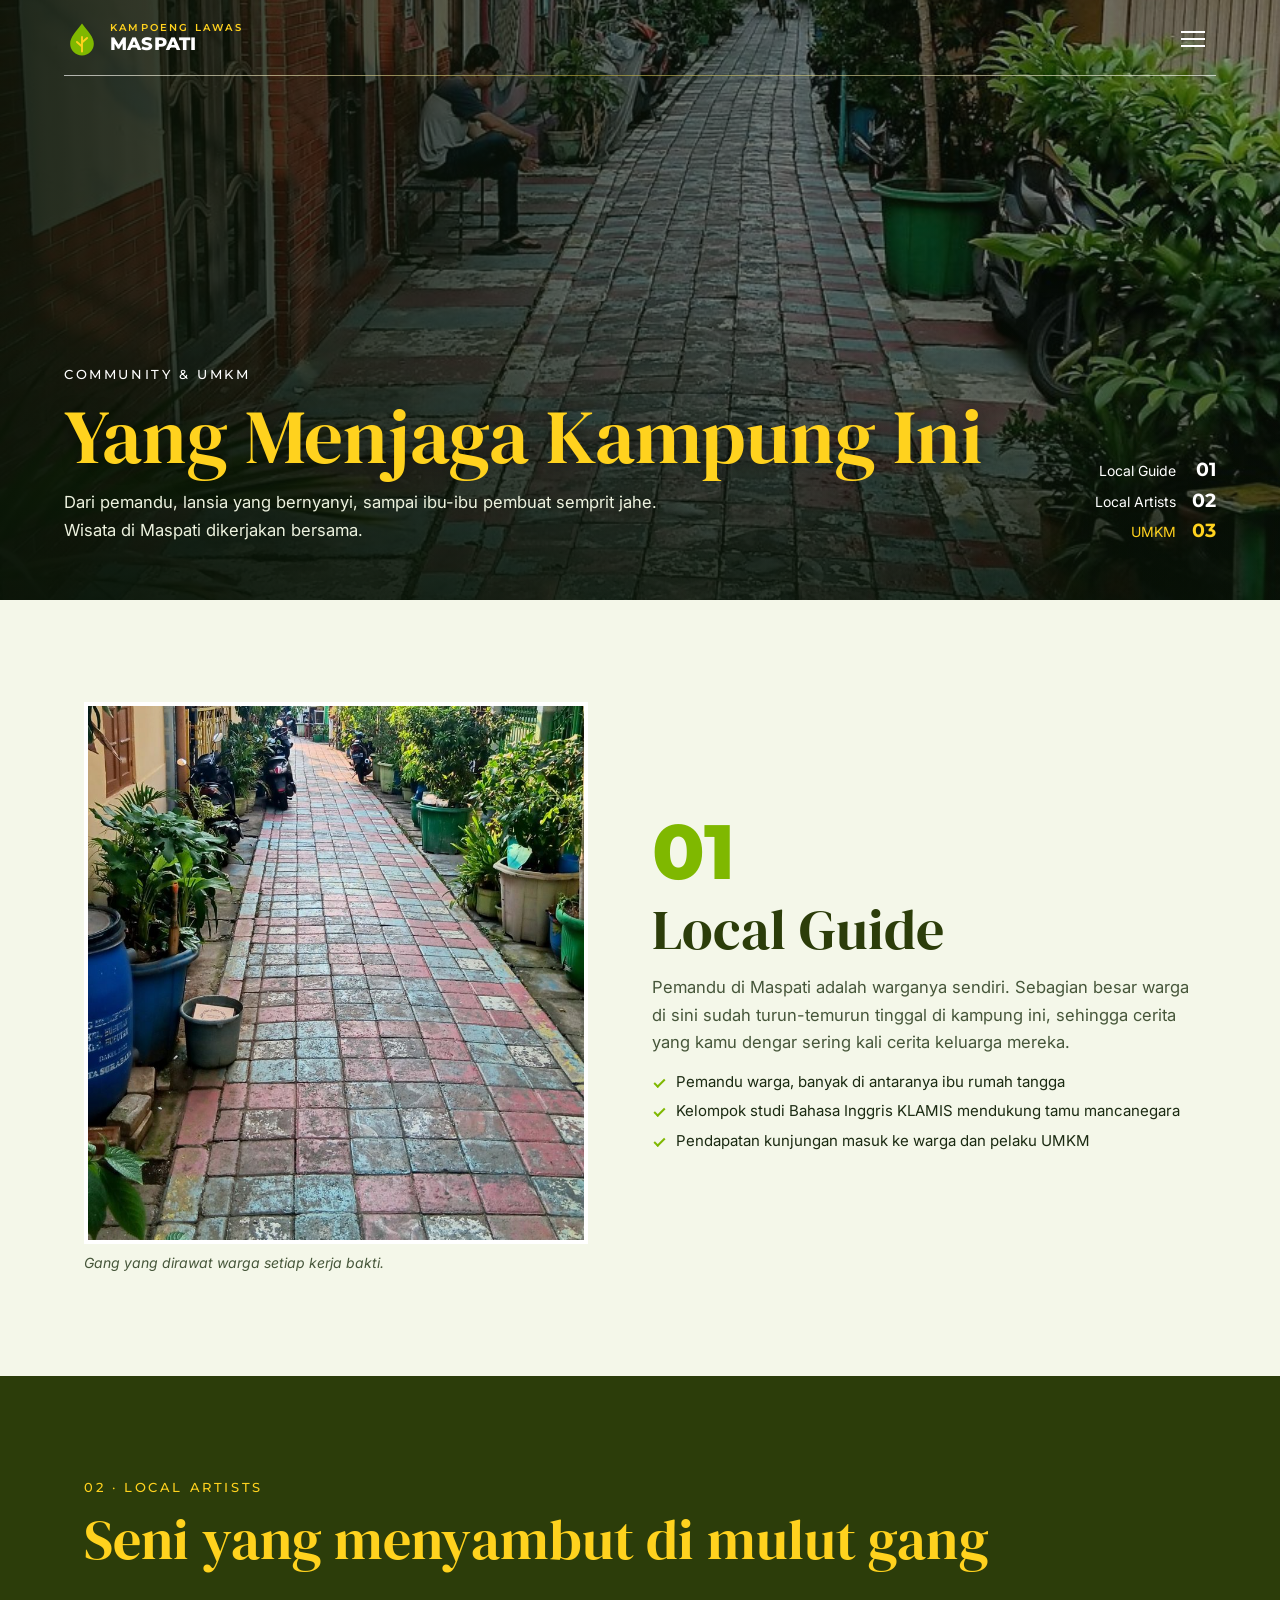
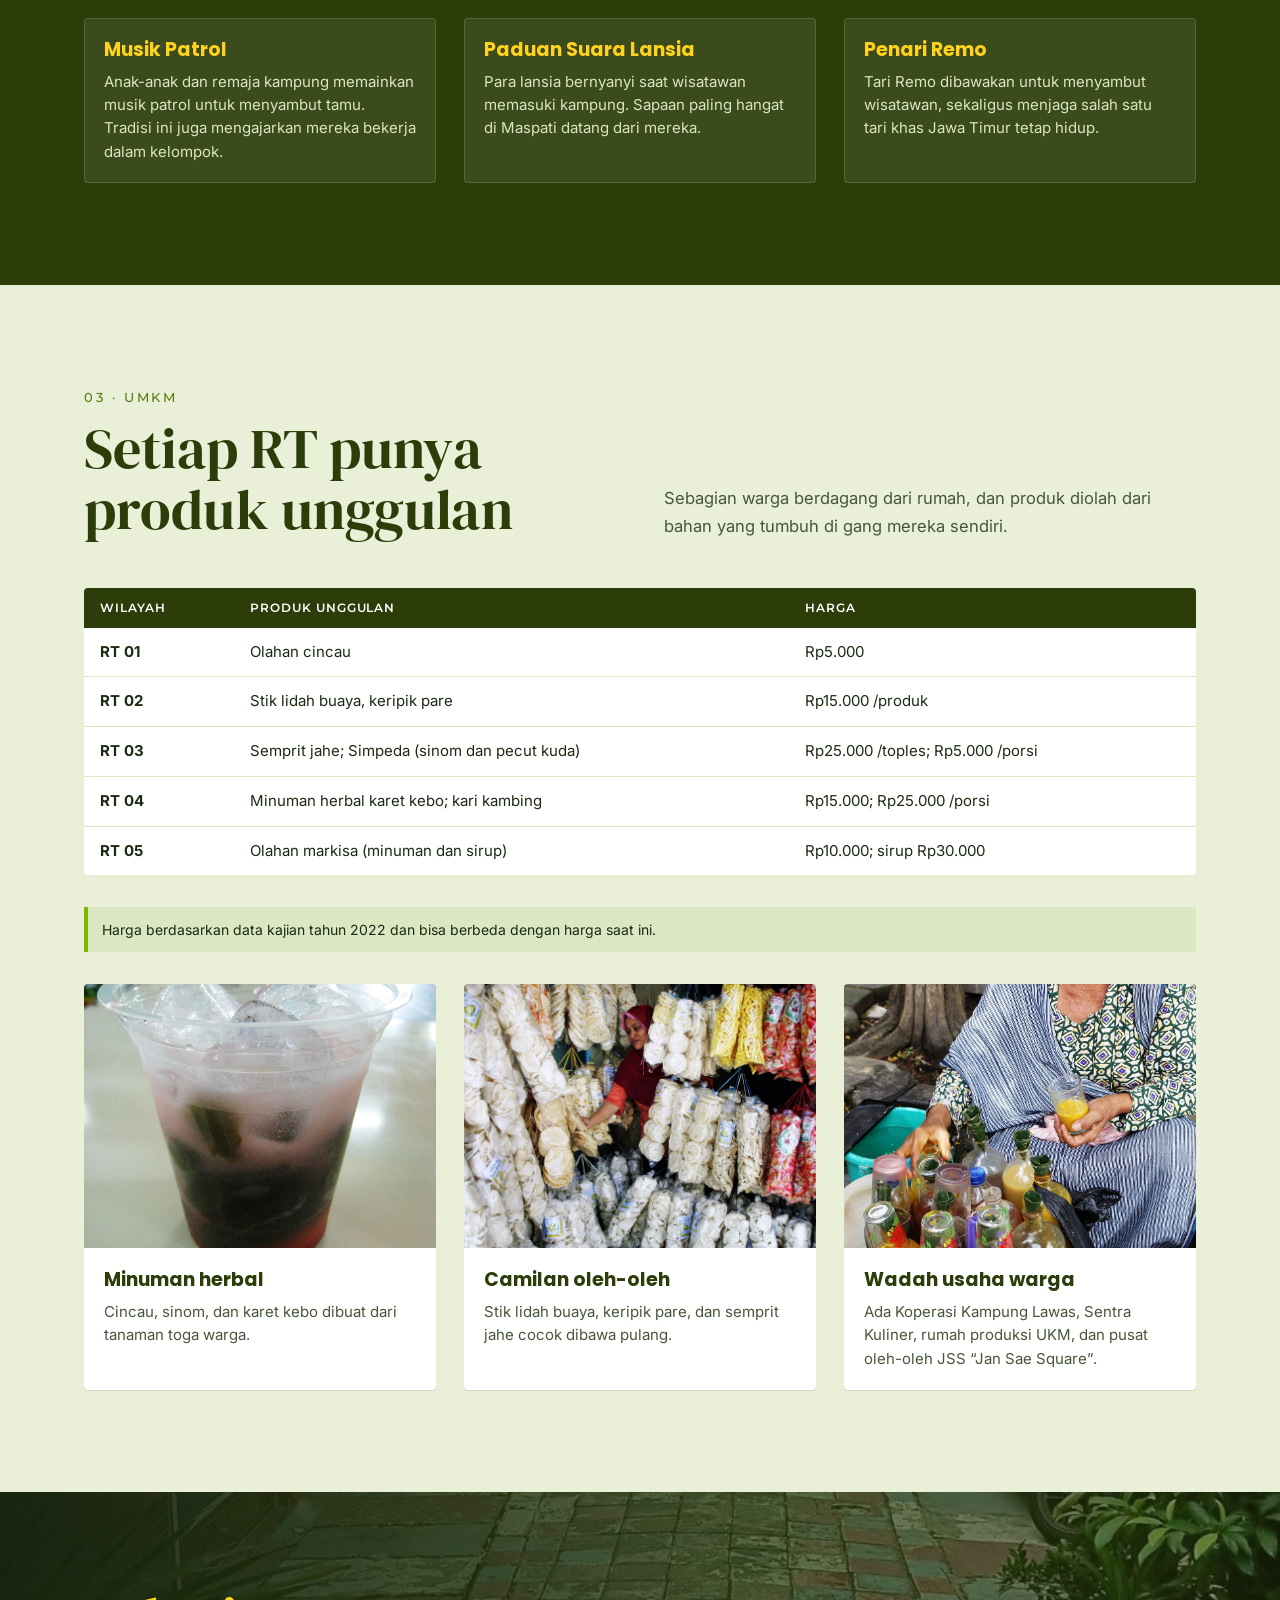
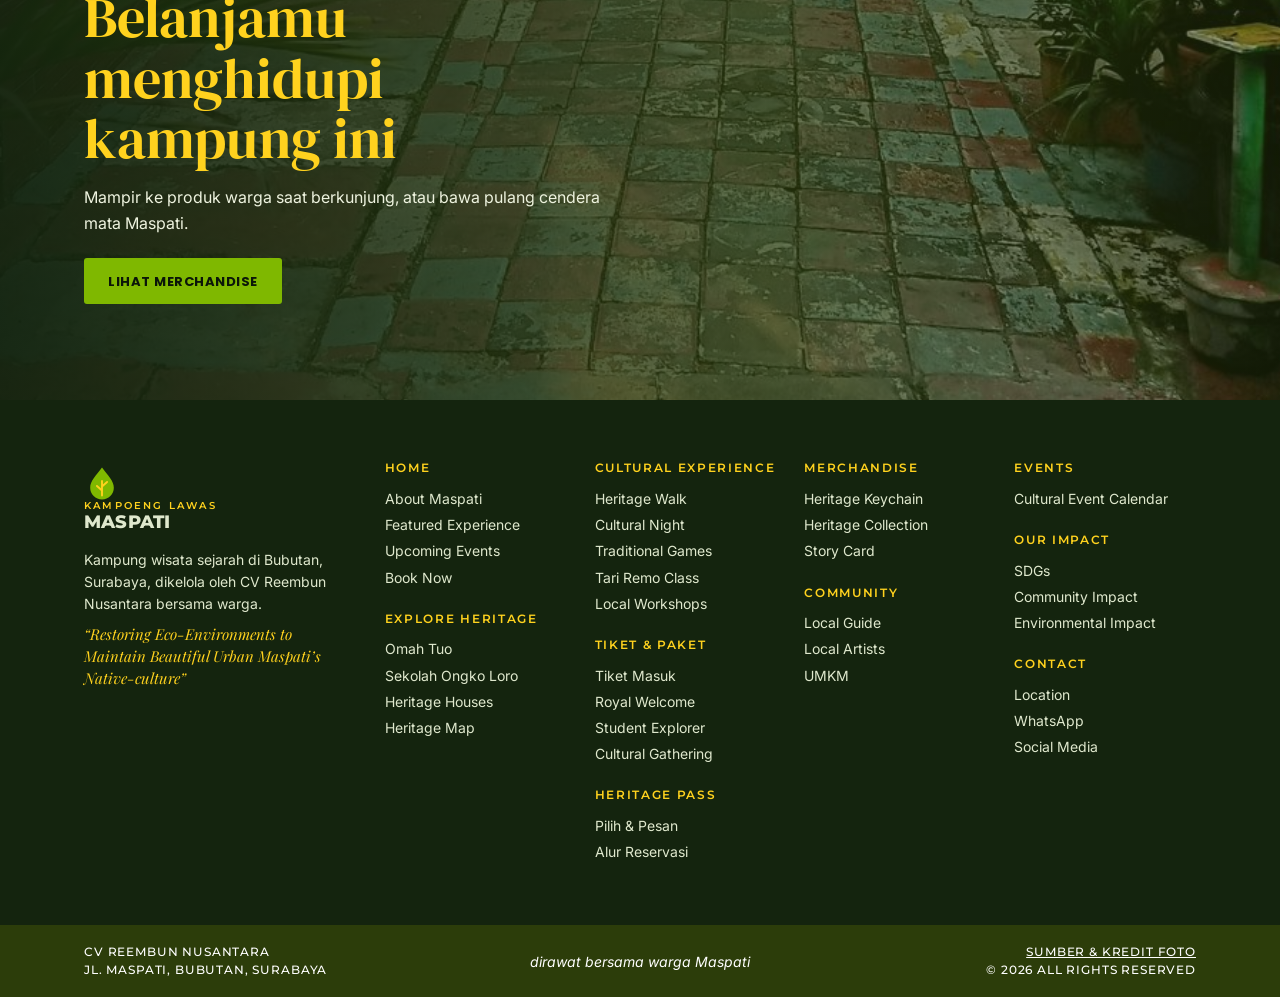
==== commit 2babc032: "Revisi tiket masuk dan tambah halaman Tiket & Paket - Tiket Everyday Rp5.000 (gratis keychain, Mingg" ====
--- a/community.html
+++ b/community.html
@@ -26,6 +26,8 @@
           <ul class="sub"><li><a href="explore.html#omah-tuo">Omah Tuo</a></li><li><a href="explore.html#ongko-loro">Sekolah Ongko Loro</a></li><li><a href="explore.html#houses">Heritage Houses</a></li><li><a href="explore.html#map">Heritage Map</a></li></ul></li>
         <li class="nav-item"><a class="nav-link" href="experience.html">Cultural Experience</a>
           <ul class="sub"><li><a href="experience.html#walk">Heritage Walk</a></li><li><a href="experience.html#night">Cultural Night</a></li><li><a href="experience.html#games">Traditional Games</a></li><li><a href="experience.html#remo">Tari Remo Class</a></li><li><a href="experience.html#workshops">Local Workshops</a></li></ul></li>
+        <li class="nav-item"><a class="nav-link" href="paket.html">Tiket &amp; Paket</a>
+          <ul class="sub"><li><a href="paket.html#tiket">Tiket Masuk</a></li><li><a href="paket.html#royal">Royal Welcome</a></li><li><a href="paket.html#student">Student Explorer</a></li><li><a href="paket.html#gathering">Cultural Gathering</a></li></ul></li>
         <li class="nav-item"><a class="nav-link" href="pass.html">Heritage Pass</a>
           <ul class="sub"><li><a href="pass.html#booking">Pilih & Pesan</a></li><li><a href="pass.html#alur">Alur Reservasi</a></li></ul></li>
         <li class="nav-item"><a class="nav-link" href="merchandise.html">Merchandise</a>
@@ -114,7 +116,7 @@
       <em>“Restoring Eco-Environments to Maintain Beautiful Urban Maspati’s Native-culture”</em>
     </div>
     <div><h2>Home</h2><a href="index.html#about">About Maspati</a><a href="index.html#featured">Featured Experience</a><a href="index.html#upcoming">Upcoming Events</a><a href="index.html#book">Book Now</a><h2>Explore Heritage</h2><a href="explore.html#omah-tuo">Omah Tuo</a><a href="explore.html#ongko-loro">Sekolah Ongko Loro</a><a href="explore.html#houses">Heritage Houses</a><a href="explore.html#map">Heritage Map</a></div>
-    <div><h2>Cultural Experience</h2><a href="experience.html#walk">Heritage Walk</a><a href="experience.html#night">Cultural Night</a><a href="experience.html#games">Traditional Games</a><a href="experience.html#remo">Tari Remo Class</a><a href="experience.html#workshops">Local Workshops</a><h2>Heritage Pass</h2><a href="pass.html#booking">Pilih & Pesan</a><a href="pass.html#alur">Alur Reservasi</a></div>
+    <div><h2>Cultural Experience</h2><a href="experience.html#walk">Heritage Walk</a><a href="experience.html#night">Cultural Night</a><a href="experience.html#games">Traditional Games</a><a href="experience.html#remo">Tari Remo Class</a><a href="experience.html#workshops">Local Workshops</a><h2>Tiket &amp; Paket</h2><a href="paket.html#tiket">Tiket Masuk</a><a href="paket.html#royal">Royal Welcome</a><a href="paket.html#student">Student Explorer</a><a href="paket.html#gathering">Cultural Gathering</a><h2>Heritage Pass</h2><a href="pass.html#booking">Pilih & Pesan</a><a href="pass.html#alur">Alur Reservasi</a></div>
     <div><h2>Merchandise</h2><a href="merchandise.html#keychain">Heritage Keychain</a><a href="merchandise.html#collection">Heritage Collection</a><a href="merchandise.html#story">Story Card</a><h2>Community</h2><a href="community.html#guide">Local Guide</a><a href="community.html#artists">Local Artists</a><a href="community.html#umkm">UMKM</a></div>
     <div><h2>Events</h2><a href="events.html#calendar">Cultural Event Calendar</a><h2>Our Impact</h2><a href="impact.html#sdgs">SDGs</a><a href="impact.html#community">Community Impact</a><a href="impact.html#environment">Environmental Impact</a><h2>Contact</h2><a href="contact.html#location">Location</a><a href="contact.html#whatsapp">WhatsApp</a><a href="contact.html#social">Social Media</a></div>
   </div></div>
--- a/css/style.css
+++ b/css/style.css
@@ -100,7 +100,7 @@
 .burger[aria-expanded="true"] span:nth-child(1){transform:translateY(7px) rotate(45deg)}
 .burger[aria-expanded="true"] span:nth-child(2){opacity:0}
 .burger[aria-expanded="true"] span:nth-child(3){transform:translateY(-7px) rotate(-45deg)}
-@media (max-width:1240px){
+@media (max-width:1340px){
   .burger{display:block}
   .header-cta{display:none}
   .nav{position:fixed;inset:var(--header) 0 0;margin:0;background:var(--forest-900);overflow-y:auto;padding:12px var(--gutter) 40px;transform:translateX(100%);visibility:hidden;transition:transform .25s,visibility .25s}
@@ -422,6 +422,43 @@
 .js .reveal.in{opacity:1;transform:none}
 
 /* ---------- responsif ---------- */
+/* ---------- tiket & paket ---------- */
+.card--hl{box-shadow:inset 0 0 0 3px var(--gold)}
+.facts{display:grid;grid-template-columns:repeat(4,minmax(0,1fr));gap:1px;margin:0 0 clamp(22px,3vw,34px);background:rgba(44,61,10,.2);border-block:1px solid rgba(44,61,10,.2)}
+.facts div{background:var(--sage-50);padding:16px clamp(14px,2vw,22px)}
+.facts dt{font:600 11px/1.3 var(--label);letter-spacing:.12em;text-transform:uppercase;color:var(--leaf-600)}
+.facts dd{margin:6px 0 0;font:700 clamp(18px,2vw,23px)/1.2 var(--head);color:var(--moss-800)}
+.facts dd small{display:block;font:400 13px/1.4 var(--body);color:var(--ink-soft);margin-top:3px}
+.pk{display:grid;grid-template-columns:minmax(0,1.5fr) minmax(0,1fr);gap:clamp(22px,3.4vw,44px);align-items:start}
+.pk-h{font:700 18px/1.3 var(--head);color:var(--moss-800);margin-bottom:8px}
+.pk-h small{font:400 14px var(--body);color:var(--ink-soft)}
+.pk .hint{margin-bottom:10px}
+.pk-side{display:grid;gap:16px;justify-items:start}
+.pk-box{background:#fff;border-radius:4px;padding:18px 20px;width:100%}
+.pk-box p{font-size:15px;line-height:1.55;color:var(--ink-soft)}
+.pk-box--addon{border-left:4px solid var(--gold)}
+.ws-list{display:grid;gap:10px;margin-bottom:10px}
+.ws-list li{font-size:14.5px;line-height:1.45;color:var(--ink-soft);padding-left:14px;border-left:3px solid var(--lime-500)}
+.ws-list b{display:block;color:var(--moss-800);font:600 15px/1.3 var(--head)}
+table.rd td:first-child{white-space:nowrap;font-weight:600;color:var(--moss-800)}
+table.rd td:last-child{white-space:nowrap}
+table.rd td small{display:block;font-size:13.5px;line-height:1.45;color:var(--ink-soft);margin-top:2px}
+table.rd .tot-row td{background:var(--sage-100)}
+table.cmp td:first-child{white-space:nowrap}
+.ws-pick{display:grid;grid-template-columns:repeat(2,minmax(0,1fr));gap:8px}
+.ws-pick label{display:flex;align-items:center;gap:9px;min-height:44px;padding:8px 12px;border:2px solid var(--sage-200);border-radius:3px;font:400 14px/1.3 var(--body);color:var(--ink);cursor:pointer}
+.ws-pick label:has(input:checked){border-color:var(--moss-800);background:var(--sage-50)}
+.field .ws-pick input,.field .pkg input{width:18px;height:18px;min-height:0;padding:0;margin:0;flex:none;accent-color:var(--moss-800)}
+.field .pkg input{margin-top:2px}
+.day-note{display:block;padding:9px 11px;background:#fff6cc;border-left:4px solid var(--gold);color:var(--ink)}
+@media (max-width:1000px){
+  .pk{grid-template-columns:minmax(0,1fr)}
+  .facts{grid-template-columns:repeat(2,minmax(0,1fr))}
+}
+@media (max-width:520px){
+  .ws-pick{grid-template-columns:minmax(0,1fr)}
+}
+
 @media (max-width:1000px){
   .places,.grid-4{grid-template-columns:repeat(2,minmax(0,1fr))}
   .grid-3{grid-template-columns:repeat(2,minmax(0,1fr))}
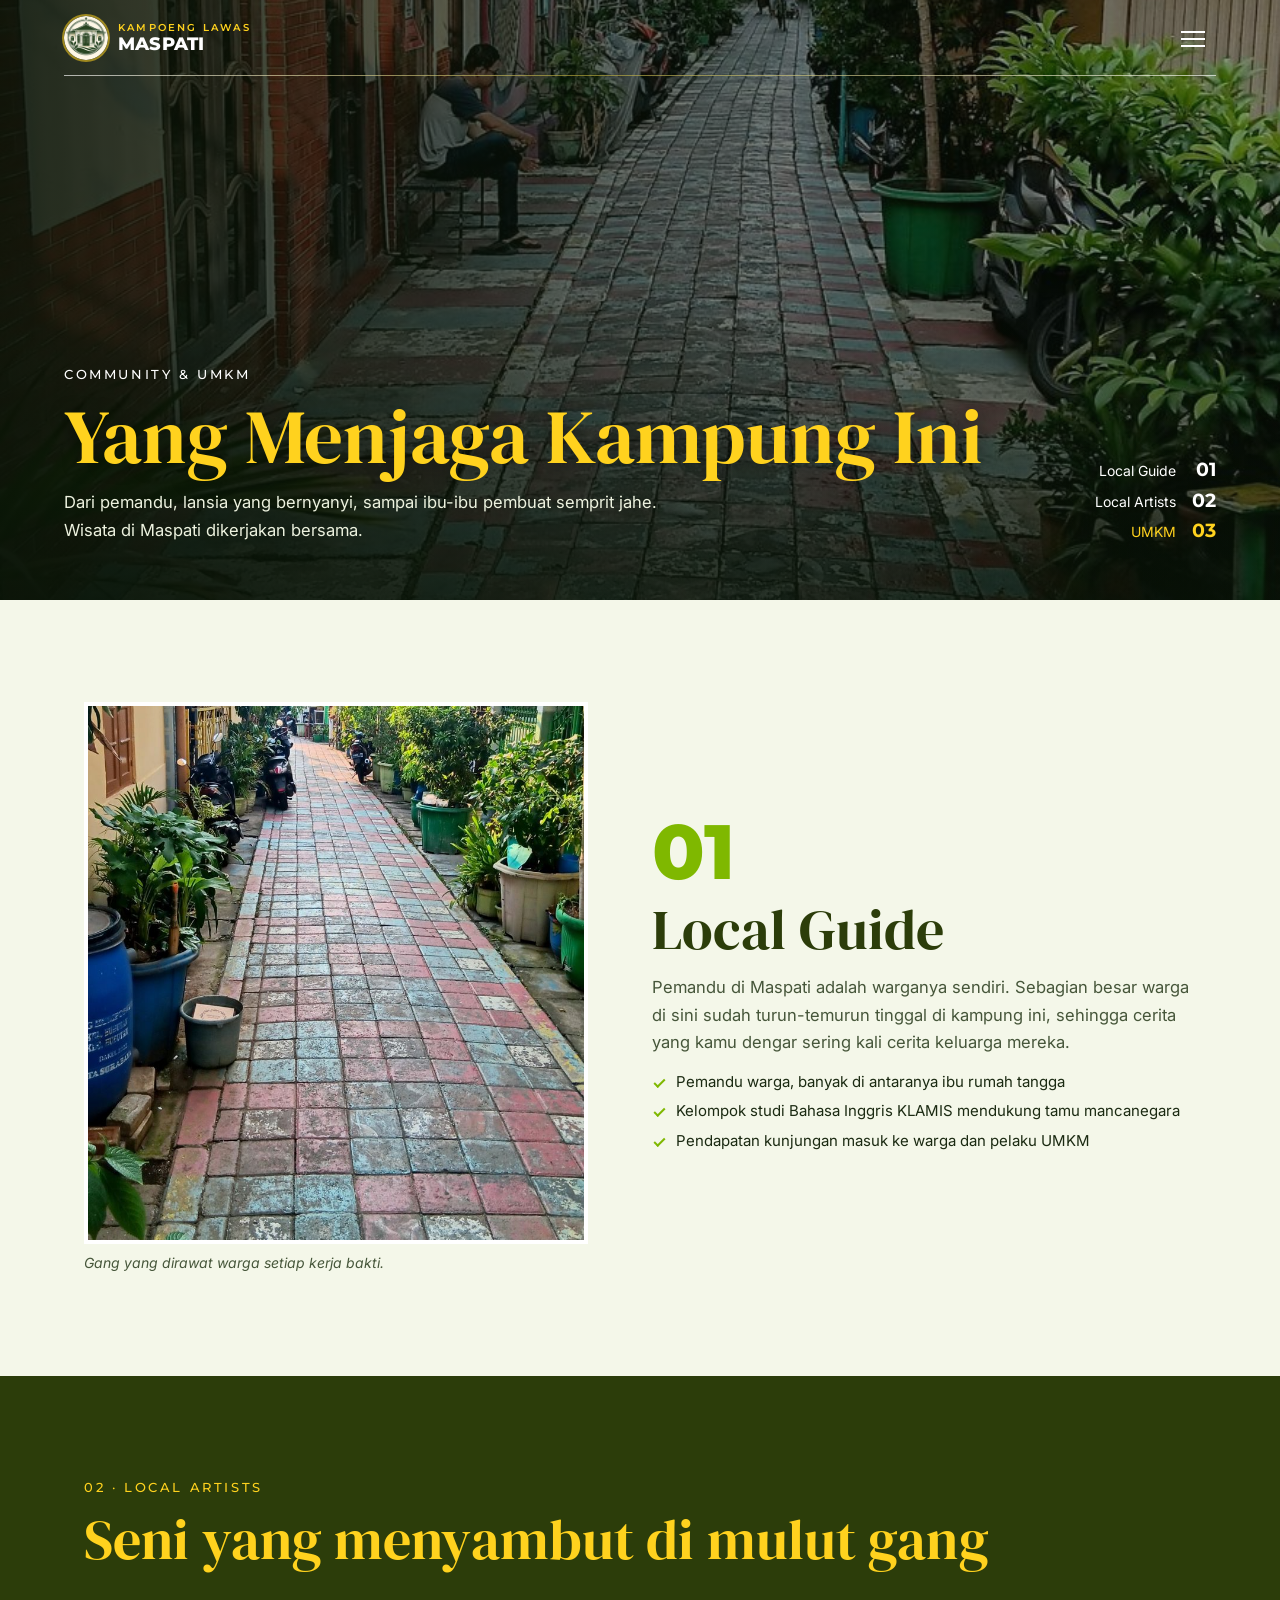
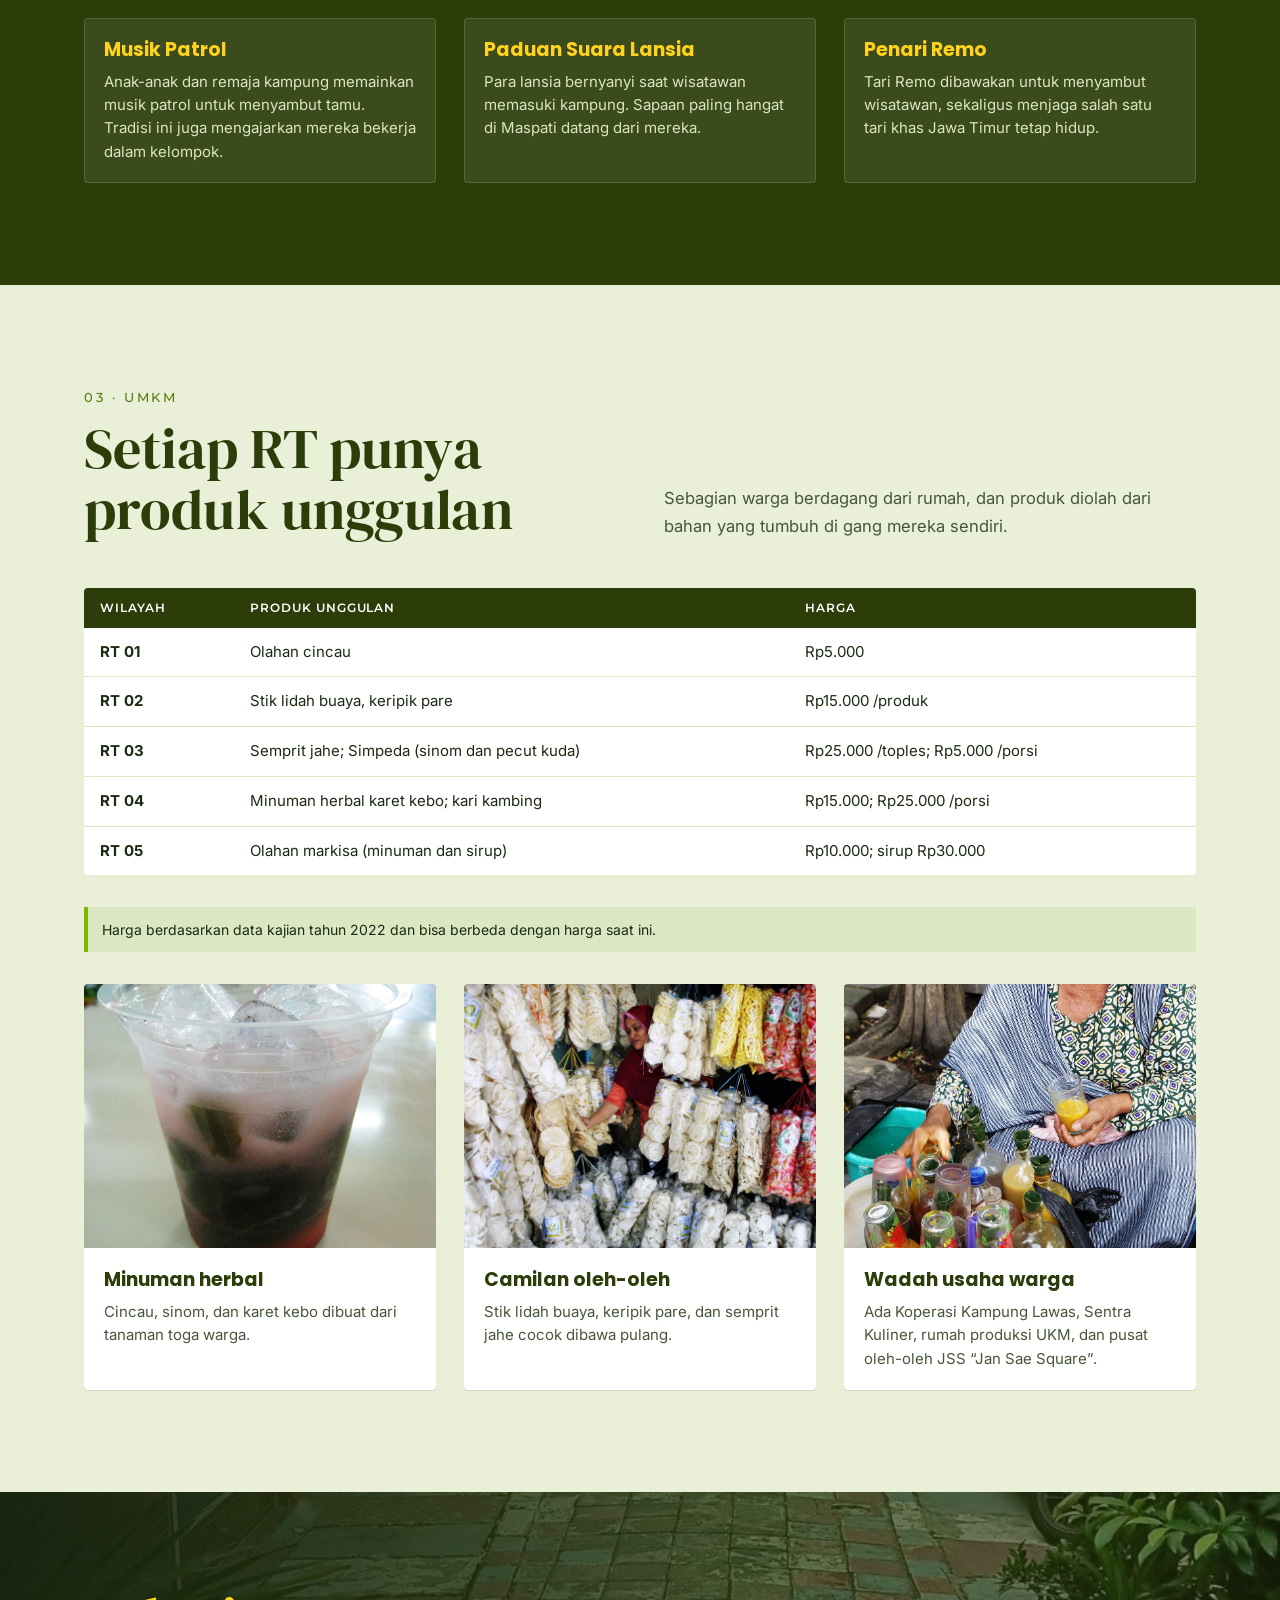
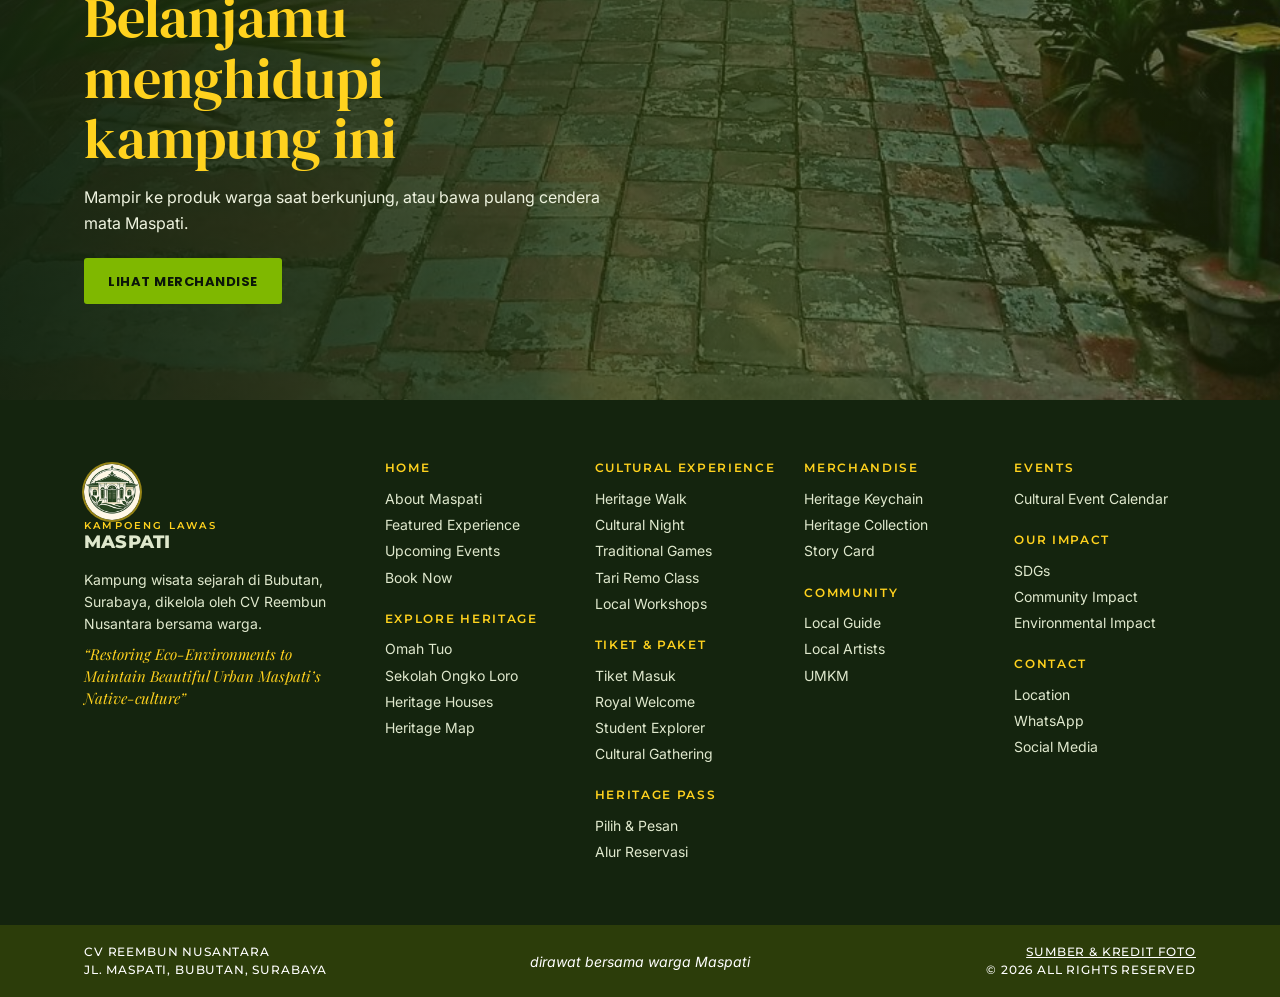
==== commit 9717286e: "Ganti logo dengan logo CV Reembun Nusantara - Logo bulat di header, footer, dan favicon semua halama" ====
--- a/community.html
+++ b/community.html
@@ -5,7 +5,8 @@
 <meta name="viewport" content="width=device-width, initial-scale=1">
 <title>Community & UMKM | Kampoeng Lawas Maspati</title>
 <meta name="description" content="Pemandu warga, seniman lokal, dan produk UMKM unggulan setiap RT di Kampung Lawas Maspati.">
-<link rel="icon" href="assets/favicon.svg" type="image/svg+xml">
+<link rel="icon" href="assets/favicon.png" type="image/png">
+<link rel="apple-touch-icon" href="assets/logo.png">
 <link rel="preconnect" href="https://fonts.googleapis.com">
 <link rel="preconnect" href="https://fonts.gstatic.com" crossorigin>
 <link href="https://fonts.googleapis.com/css2?family=DM+Serif+Display&family=Inter:ital,wght@0,400;0,600;1,400;1,500&family=Montserrat:wght@400;500;600;700;800&family=Playfair+Display:ital,wght@1,500&family=Poppins:wght@600;700;800&display=swap" rel="stylesheet">
@@ -16,7 +17,7 @@
 <a class="skip" href="#isi">Lewati ke isi</a>
 <header class="site-header">
   <div class="header-in">
-    <a class="brand" href="index.html" aria-label="Kampoeng Lawas Maspati, beranda"><svg viewBox="0 0 64 64" aria-hidden="true"><path d="M32 6C21 21 11 30 11 42a21 21 0 0 0 42 0C53 30 43 21 32 6Z" fill="#7fb800"/><path d="M32 56V30m0 10 9-8m-9 15-9-8" fill="none" stroke="#ffd21e" stroke-width="3.4" stroke-linecap="round"/></svg><span><small>Kampoeng Lawas</small><b>Maspati</b></span></a>
+    <a class="brand" href="index.html" aria-label="Kampoeng Lawas Maspati, beranda"><img class="brand-logo" src="assets/logo.png" alt="" width="44" height="44"><span><small>Kampoeng Lawas</small><b>Maspati</b></span></a>
     <button class="burger" type="button" aria-label="Buka menu" aria-expanded="false" aria-controls="nav"><span></span><span></span><span></span></button>
     <nav class="nav" id="nav" aria-label="Menu utama">
       <ul class="nav-list">
@@ -111,7 +112,7 @@
 <footer>
   <div class="foot-map"><div class="wrap foot-grid">
     <div class="foot-brand">
-      <a class="brand" href="index.html" aria-label="Beranda"><svg viewBox="0 0 64 64" aria-hidden="true"><path d="M32 6C21 21 11 30 11 42a21 21 0 0 0 42 0C53 30 43 21 32 6Z" fill="#7fb800"/><path d="M32 56V30m0 10 9-8m-9 15-9-8" fill="none" stroke="#ffd21e" stroke-width="3.4" stroke-linecap="round"/></svg><span><small>Kampoeng Lawas</small><b>Maspati</b></span></a>
+      <a class="brand" href="index.html" aria-label="Beranda"><img class="brand-logo" src="assets/logo.png" alt="" width="44" height="44"><span><small>Kampoeng Lawas</small><b>Maspati</b></span></a>
       <p>Kampung wisata sejarah di Bubutan, Surabaya, dikelola oleh CV Reembun Nusantara bersama warga.</p>
       <em>“Restoring Eco-Environments to Maintain Beautiful Urban Maspati’s Native-culture”</em>
     </div>
--- a/css/style.css
+++ b/css/style.css
@@ -81,6 +81,8 @@
 .header-in{display:flex;align-items:center;gap:20px;min-height:var(--header);padding-inline:var(--gutter);max-width:1560px;margin-inline:auto}
 .brand{display:flex;align-items:center;gap:10px;text-decoration:none;flex:none}
 .brand svg{width:36px;height:36px}
+.brand-logo{width:44px;height:44px;border-radius:50%;flex:none;box-shadow:0 0 0 2px rgba(255,210,30,.55)}
+.foot-brand .brand-logo{width:56px;height:56px}
 .brand small{display:block;font:600 10px/1.2 var(--label);letter-spacing:.22em;color:var(--gold);text-transform:uppercase}
 .brand b{display:block;font:800 18px/1.15 var(--label);letter-spacing:.01em;text-transform:uppercase}
 .nav{margin-left:auto}
